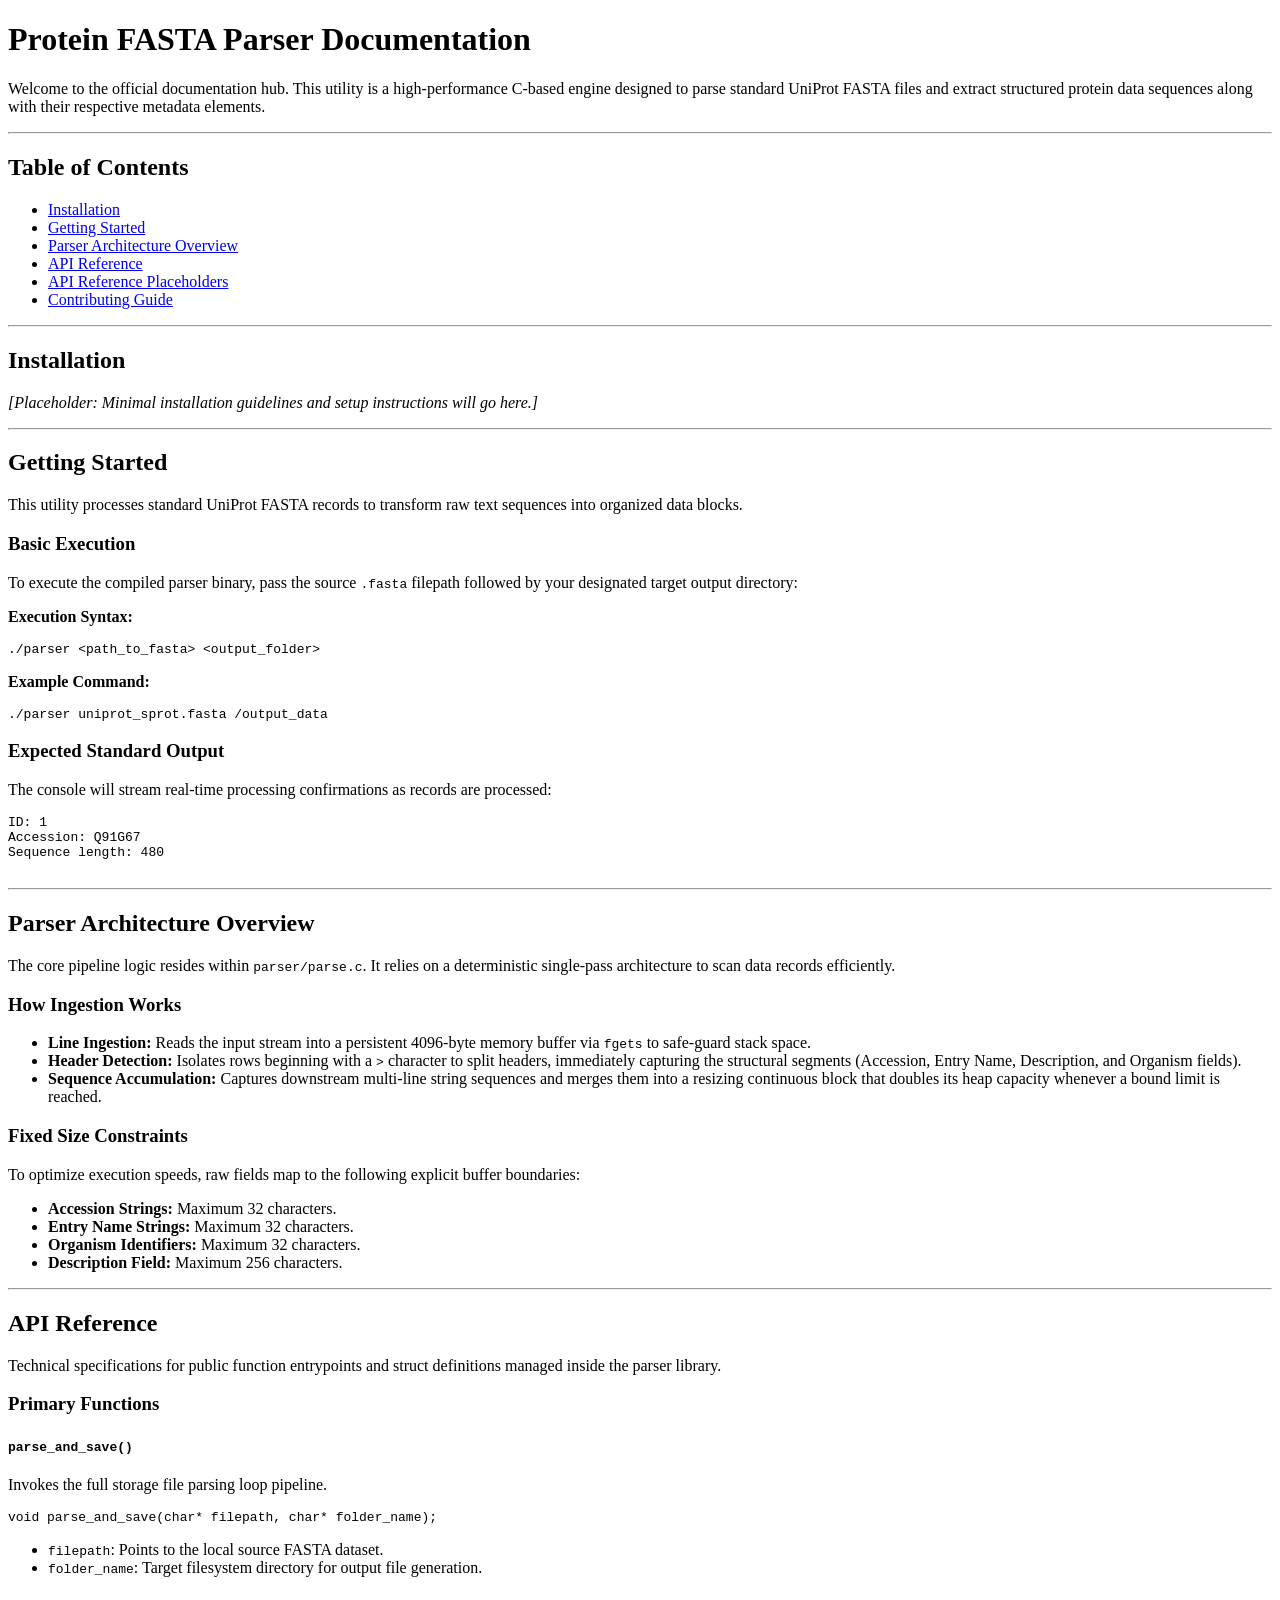
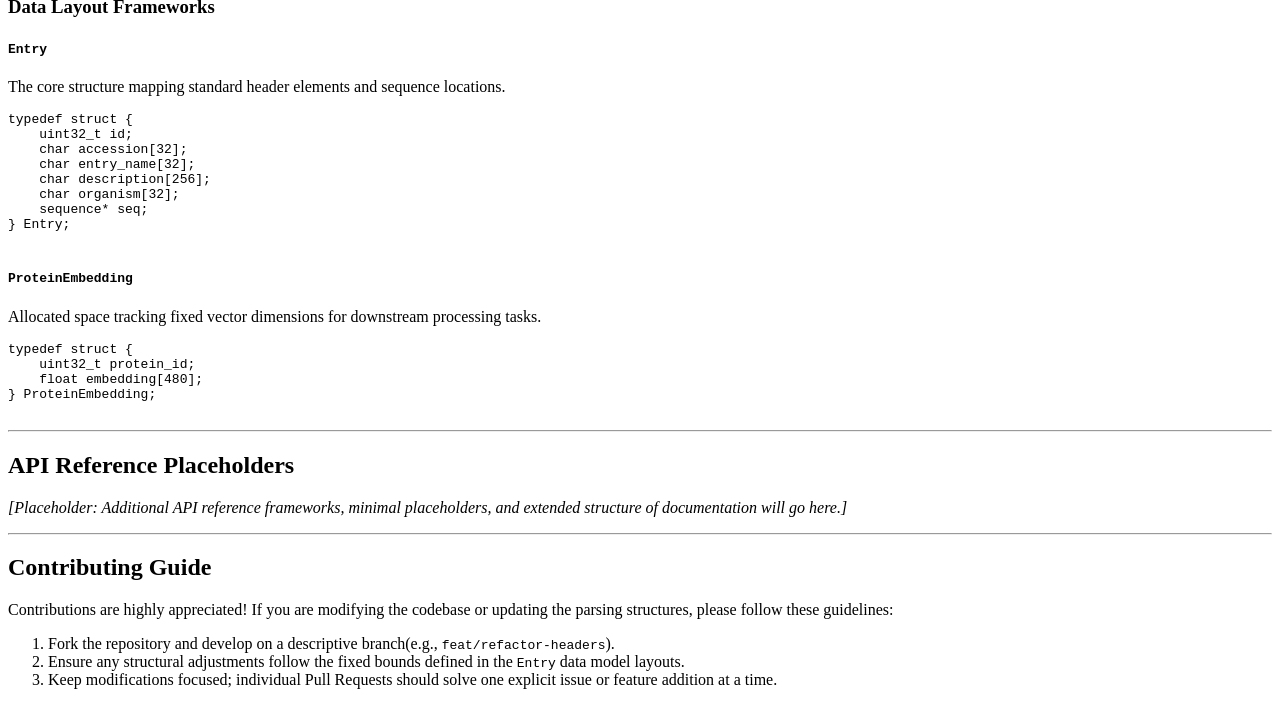
==== docs/index.html @ fc0b4ddb "Merge pull request #5 from Ibraevoo/main docs: Documentation for the parser (some AI assistance used" ====
<!DOCTYPE html>
<html lang="en">
<head>
    <meta charset="UTF-8">
    <meta name="viewport" content="width=device-width, initial-scale=1.0">
    <title>Protein FASTA Parser Documentation</title>
</head>
<body>

    <h1>Protein FASTA Parser Documentation</h1>
    <p>Welcome to the official documentation hub. This utility is a high-performance C-based engine designed to parse standard UniProt FASTA files and extract structured protein data sequences along with their respective metadata elements.</p>

    <hr>

    <h2>Table of Contents</h2>
    <ul>
        <li><a href="#installation">Installation</a></li>
        <li><a href="#getting-started">Getting Started</a></li>
        <li><a href="#parser-overview">Parser Architecture Overview</a></li>
        <li><a href="#api-reference">API Reference</a></li>
        <li><a href="#api-placeholders">API Reference Placeholders</a></li>
        <li><a href="#contributing">Contributing Guide</a></li>
    </ul>

    <hr>

    <div id="installation">
        <h2>Installation</h2>
        <p><em>[Placeholder: Minimal installation guidelines and setup instructions will go here.]</em></p>
    </div>

    <hr>

    <div id="getting-started">
        <h2>Getting Started</h2>
        <p>This utility processes standard UniProt FASTA records to transform raw text sequences into organized data blocks.</p>

        <h3>Basic Execution</h3>
        <p>To execute the compiled parser binary, pass the source <code>.fasta</code> filepath followed by your designated target output directory:</p>
        <p><strong>Execution Syntax:</strong></p>
        <pre>./parser &lt;path_to_fasta&gt; &lt;output_folder&gt;</pre>

        <p><strong>Example Command:</strong></p>
        <pre>./parser uniprot_sprot.fasta /output_data</pre>

        <h3>Expected Standard Output</h3>
        <p>The console will stream real-time processing confirmations as records are processed:</p>
        <pre>
ID: 1
Accession: Q91G67
Sequence length: 480
        </pre>
    </div>

    <hr>

    <div id="parser-overview">
        <h2>Parser Architecture Overview</h2>
        <p>The core pipeline logic resides within <code>parser/parse.c</code>. It relies on a deterministic single-pass architecture to scan data records efficiently.</p>

        <h3>How Ingestion Works</h3>
        <ul>
            <li><strong>Line Ingestion:</strong> Reads the input stream into a persistent 4096-byte memory buffer via <code>fgets</code> to safe-guard stack space.</li>
            <li><strong>Header Detection:</strong> Isolates rows beginning with a <code>&gt;</code> character to split headers, immediately capturing the structural segments (Accession, Entry Name, Description, and Organism fields).</li>
            <li><strong>Sequence Accumulation:</strong> Captures downstream multi-line string sequences and merges them into a resizing continuous block that doubles its heap capacity whenever a bound limit is reached.</li>
        </ul>

        <h3>Fixed Size Constraints</h3>
        <p>To optimize execution speeds, raw fields map to the following explicit buffer boundaries:</p>
        <ul>
            <li><strong>Accession Strings:</strong> Maximum 32 characters.</li>
            <li><strong>Entry Name Strings:</strong> Maximum 32 characters.</li>
            <li><strong>Organism Identifiers:</strong> Maximum 32 characters.</li>
            <li><strong>Description Field:</strong> Maximum 256 characters.</li>
        </ul>
    </div>

    <hr>

    <div id="api-reference">
        <h2>API Reference</h2>
        <p>Technical specifications for public function entrypoints and struct definitions managed inside the parser library.</p>

        <h3>Primary Functions</h3>
        <h4><code>parse_and_save()</code></h4>
        <p>Invokes the full storage file parsing loop pipeline.</p>
        <pre>void parse_and_save(char* filepath, char* folder_name);</pre>
        <ul>
            <li><code>filepath</code>: Points to the local source FASTA dataset.</li>
            <li><code>folder_name</code>: Target filesystem directory for output file generation.</li>
        </ul>

        <h3>Data Layout Frameworks</h3>
        <h4><code>Entry</code></h4>
        <p>The core structure mapping standard header elements and sequence locations.</p>
        <pre>
typedef struct {
    uint32_t id;
    char accession[32];
    char entry_name[32];
    char description[256];
    char organism[32];
    sequence* seq;
} Entry;
        </pre>

        <h4><code>ProteinEmbedding</code></h4>
        <p>Allocated space tracking fixed vector dimensions for downstream processing tasks.</p>
        <pre>
typedef struct {
    uint32_t protein_id;
    float embedding[480]; 
} ProteinEmbedding;
        </pre>
    </div>

    <hr>

    <div id="api-placeholders">
        <h2>API Reference Placeholders</h2>
        <p><em>[Placeholder: Additional API reference frameworks, minimal placeholders, and extended structure of documentation will go here.]</em></p>
    </div>

    <hr>

    <div id="contributing">
        <h2>Contributing Guide</h2>
        <p>Contributions are highly appreciated! If you are modifying the codebase or updating the parsing structures, please follow these guidelines:</p>
        <ol>
            <li>Fork the repository and develop on a descriptive branch(e.g., <code>feat/refactor-headers</code>).</li>
            <li>Ensure any structural adjustments follow the fixed bounds defined in the <code>Entry</code> data model layouts.</li>
            <li>Keep modifications focused; individual Pull Requests should solve one explicit issue or feature addition at a time.</li>
        </ol>
    </div>

</body>
</html>
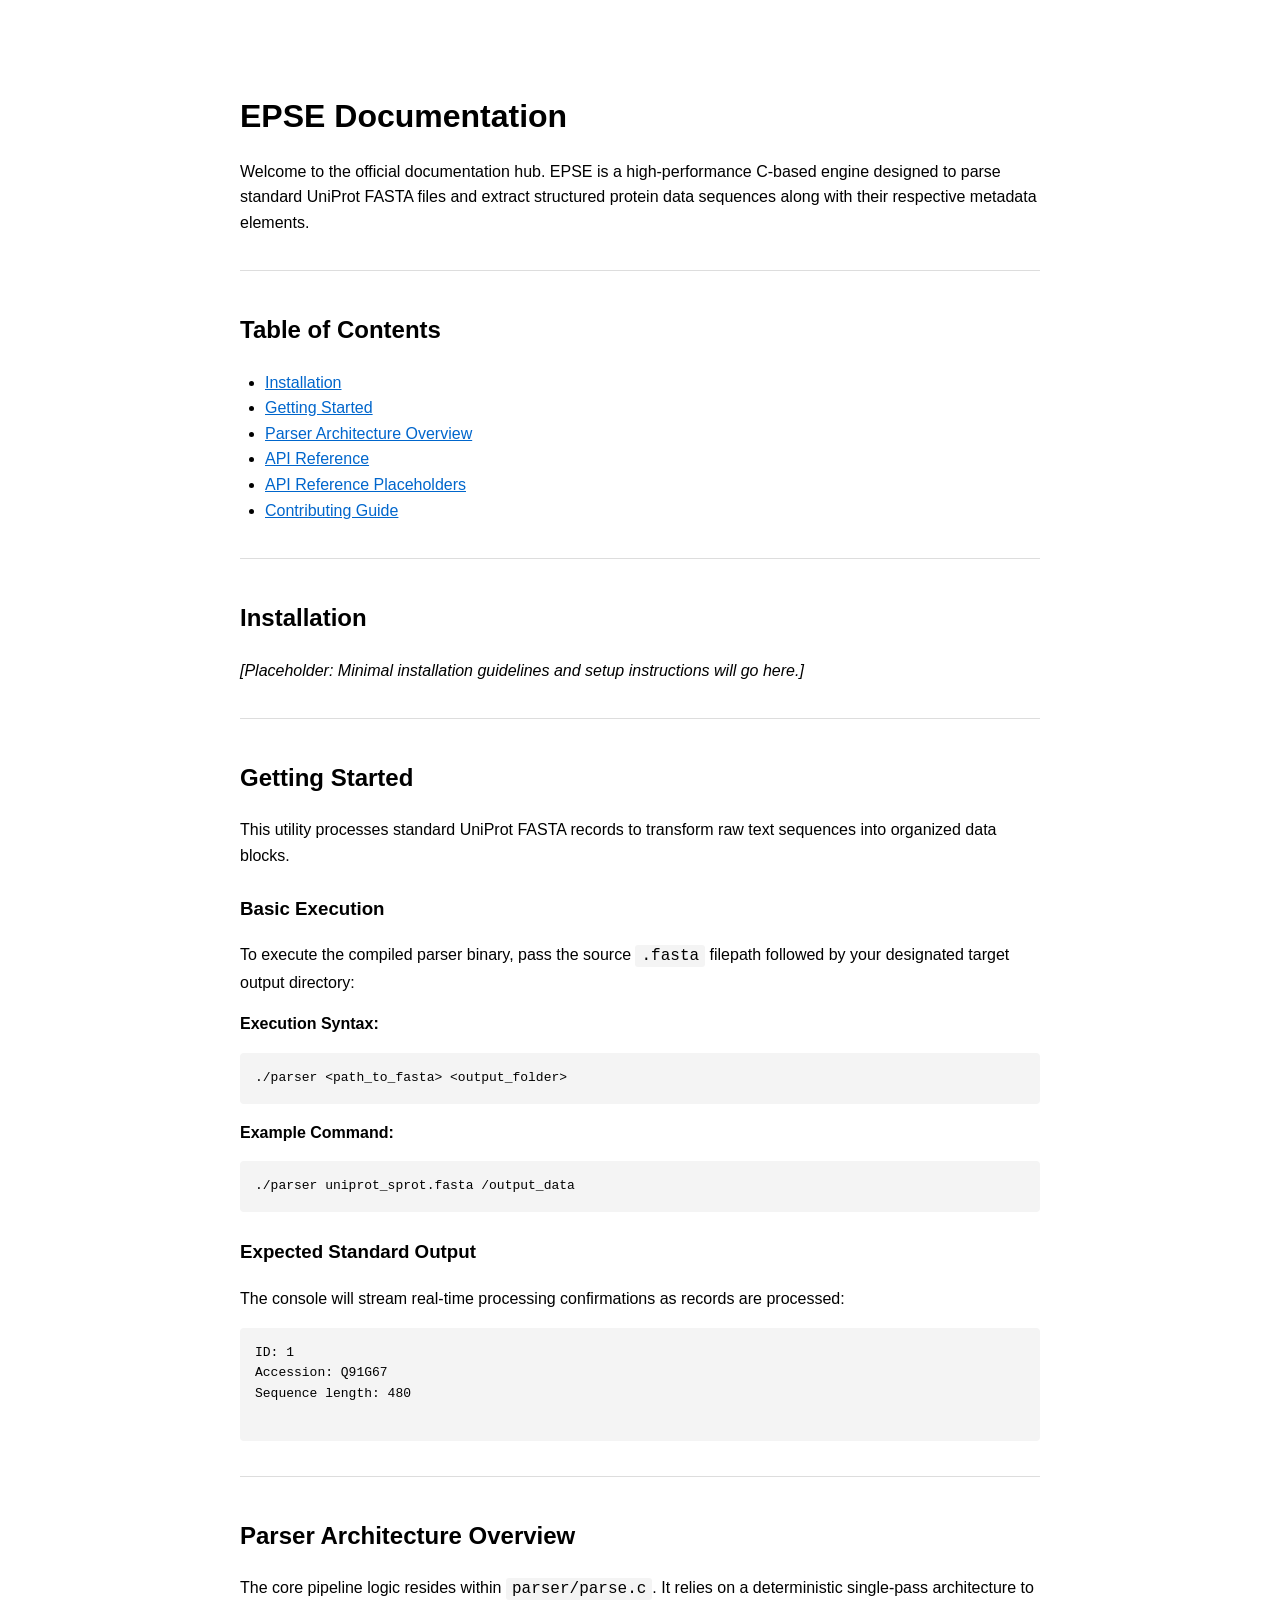
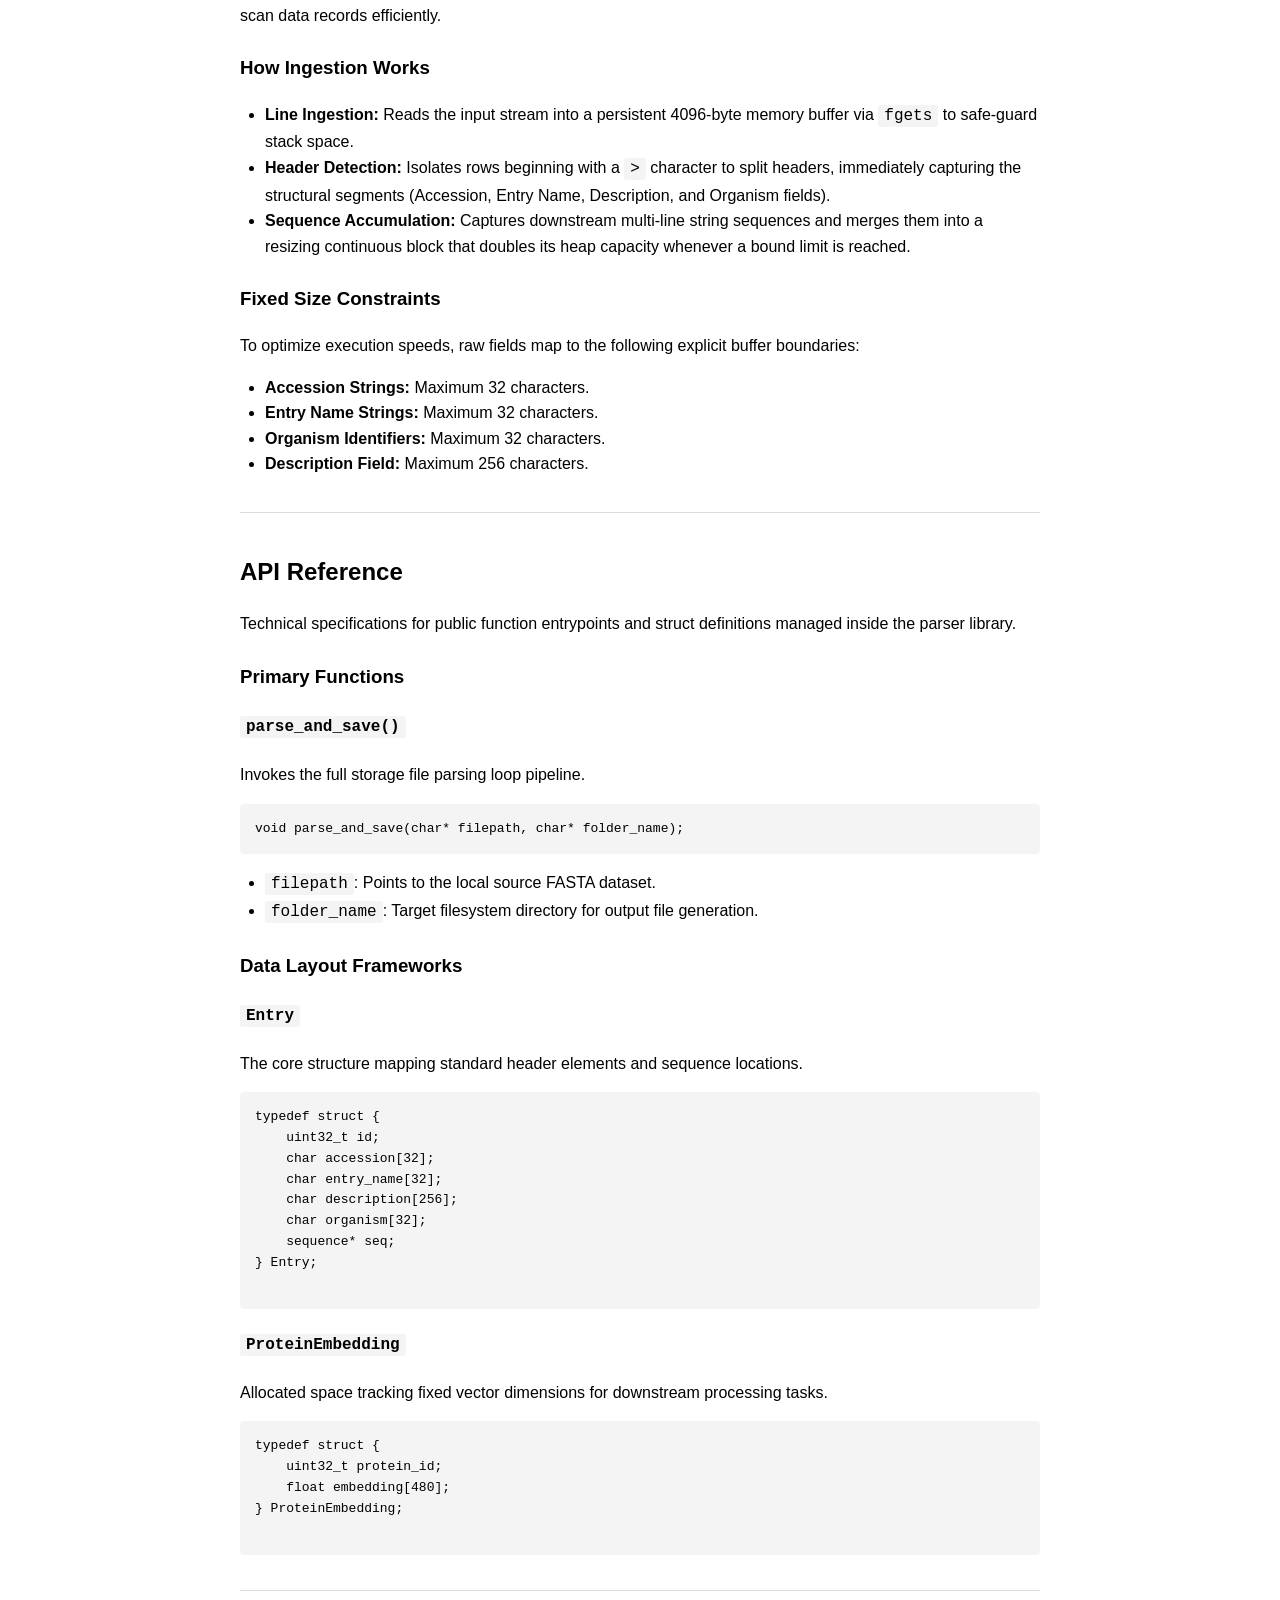
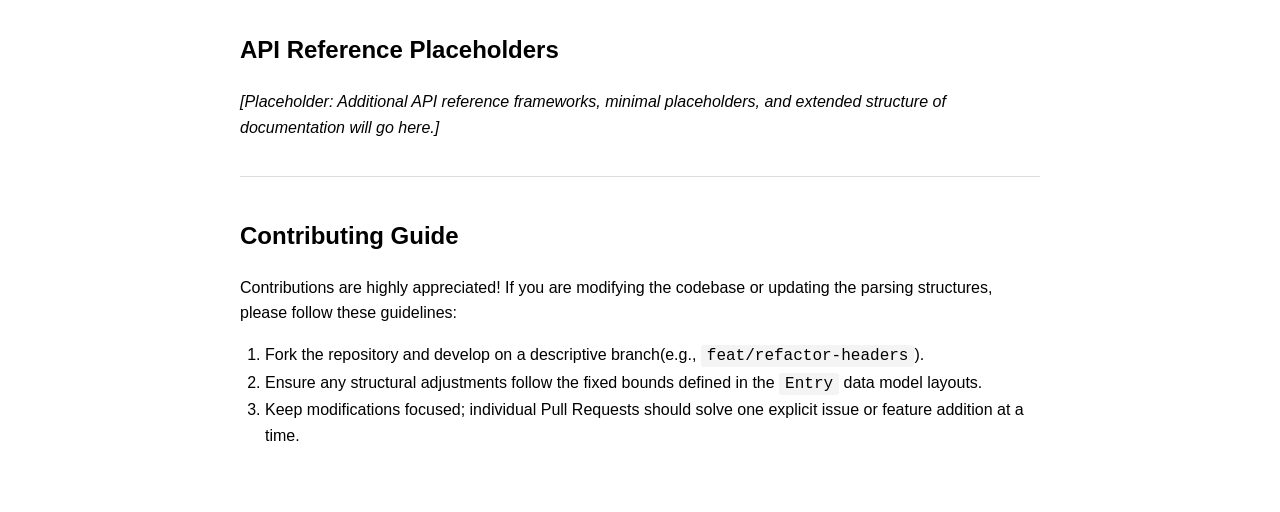
==== commit 8260d3cd: "Redesigned to match landing page design" ====
--- a/docs/index.html
+++ b/docs/index.html
@@ -3,12 +3,74 @@
 <head>
     <meta charset="UTF-8">
     <meta name="viewport" content="width=device-width, initial-scale=1.0">
-    <title>Protein FASTA Parser Documentation</title>
-</head>
-<body>
+    <title>EPSE Documentation</title>
 
-    <h1>Protein FASTA Parser Documentation</h1>
-    <p>Welcome to the official documentation hub. This utility is a high-performance C-based engine designed to parse standard UniProt FASTA files and extract structured protein data sequences along with their respective metadata elements.</p>
+    <style>
+        body {
+            max-width: 800px;
+            margin: 50px auto;
+            padding: 20px;
+            font-family: Arial, sans-serif;
+            line-height: 1.6;
+        }
+
+        h1 {
+            margin-bottom: 0;
+        }
+
+        h2 {
+            margin-top: 40px;
+        }
+
+        h3 {
+            margin-top: 25px;
+        }
+
+        .subtitle {
+            color: #666;
+            margin-top: 5px;
+        }
+
+        code {
+            background: #f4f4f4;
+            padding: 2px 6px;
+            border-radius: 3px;
+            font-family: Consolas, monospace;
+        }
+
+        pre {
+            background: #f4f4f4;
+            padding: 15px;
+            overflow-x: auto;
+            border-radius: 4px;
+        }
+
+        a {
+            color: #0066cc;
+        }
+
+        ul, ol {
+            padding-left: 25px;
+        }
+
+        hr {
+            border: none;
+            border-top: 1px solid #ddd;
+            margin: 35px 0;
+        }
+
+        .toc ul {
+            margin-top: 10px;
+        }
+
+        .section {
+            margin-top: 40px;
+        }
+    </style>
+</head><body>
+
+    <h1>EPSE Documentation</h1>
+    <p>Welcome to the official documentation hub. EPSE is a high-performance C-based engine designed to parse standard UniProt FASTA files and extract structured protein data sequences along with their respective metadata elements.</p>
 
     <hr>
 
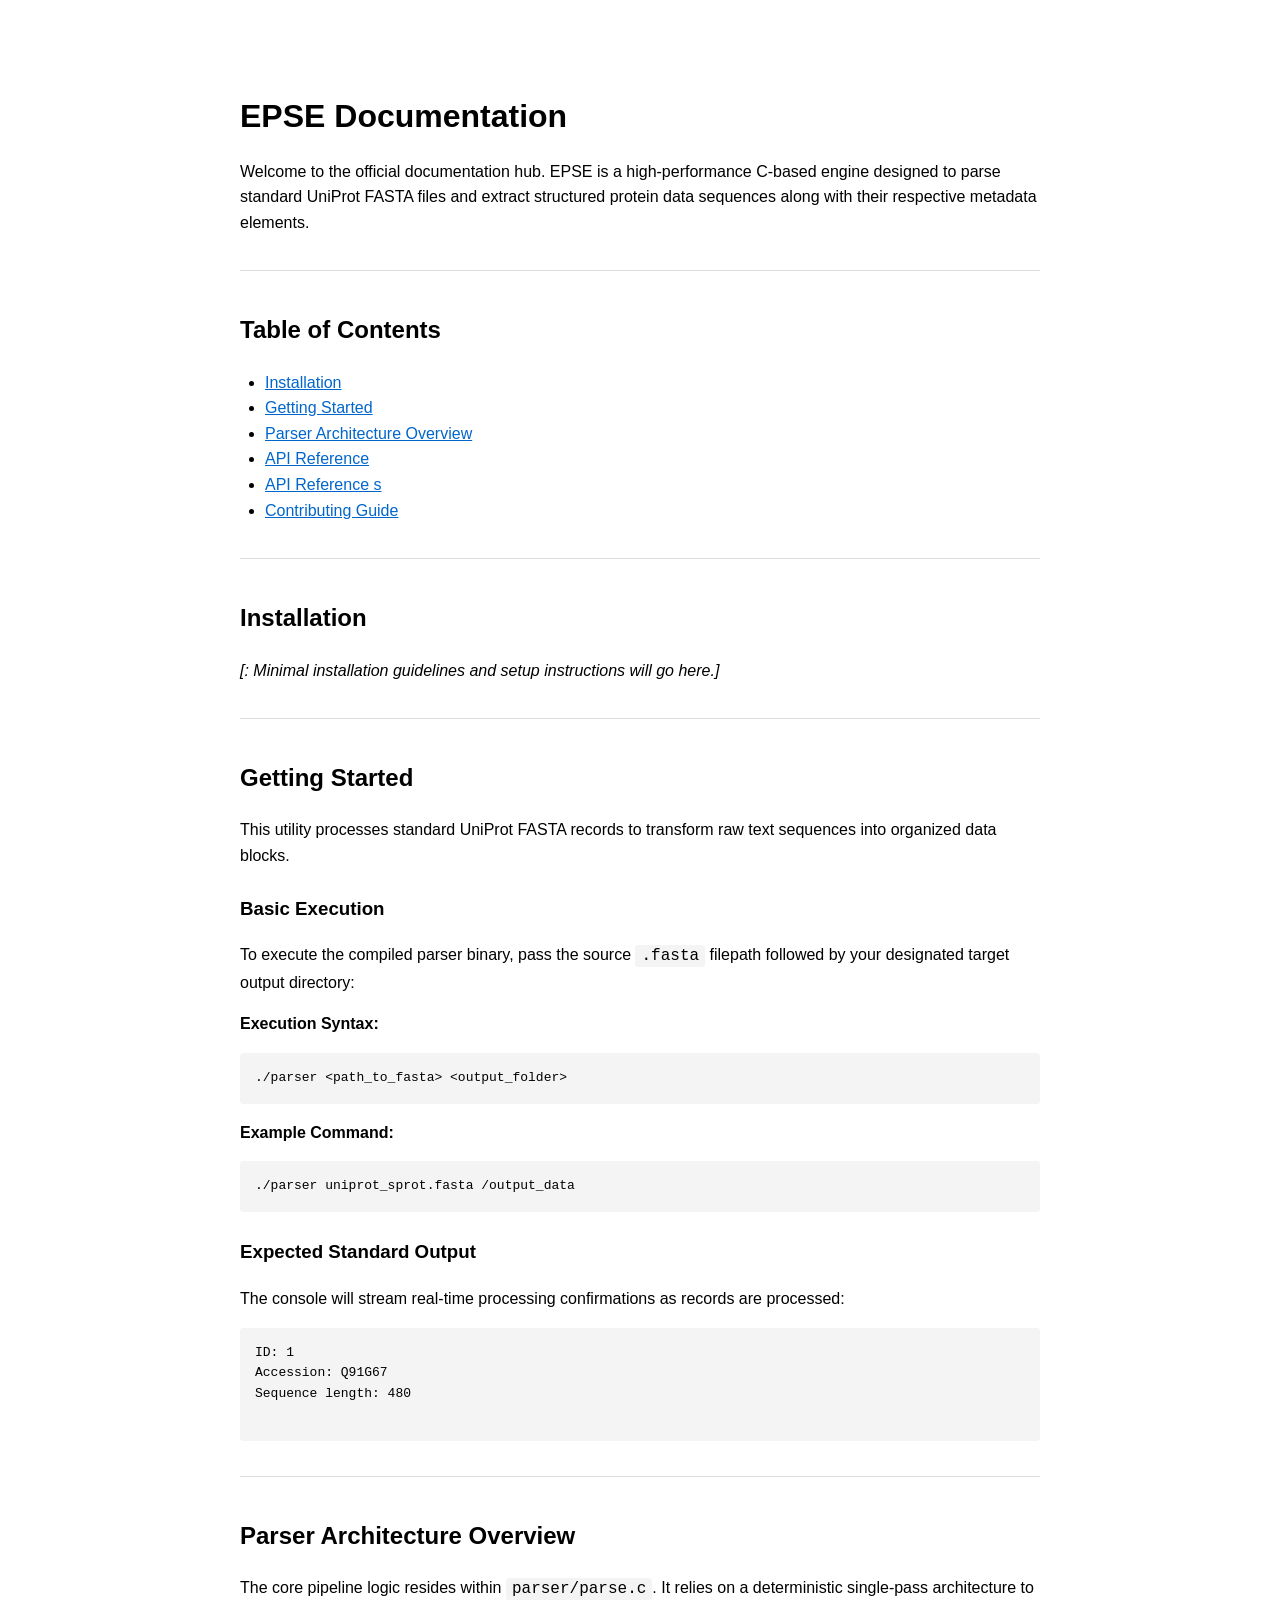
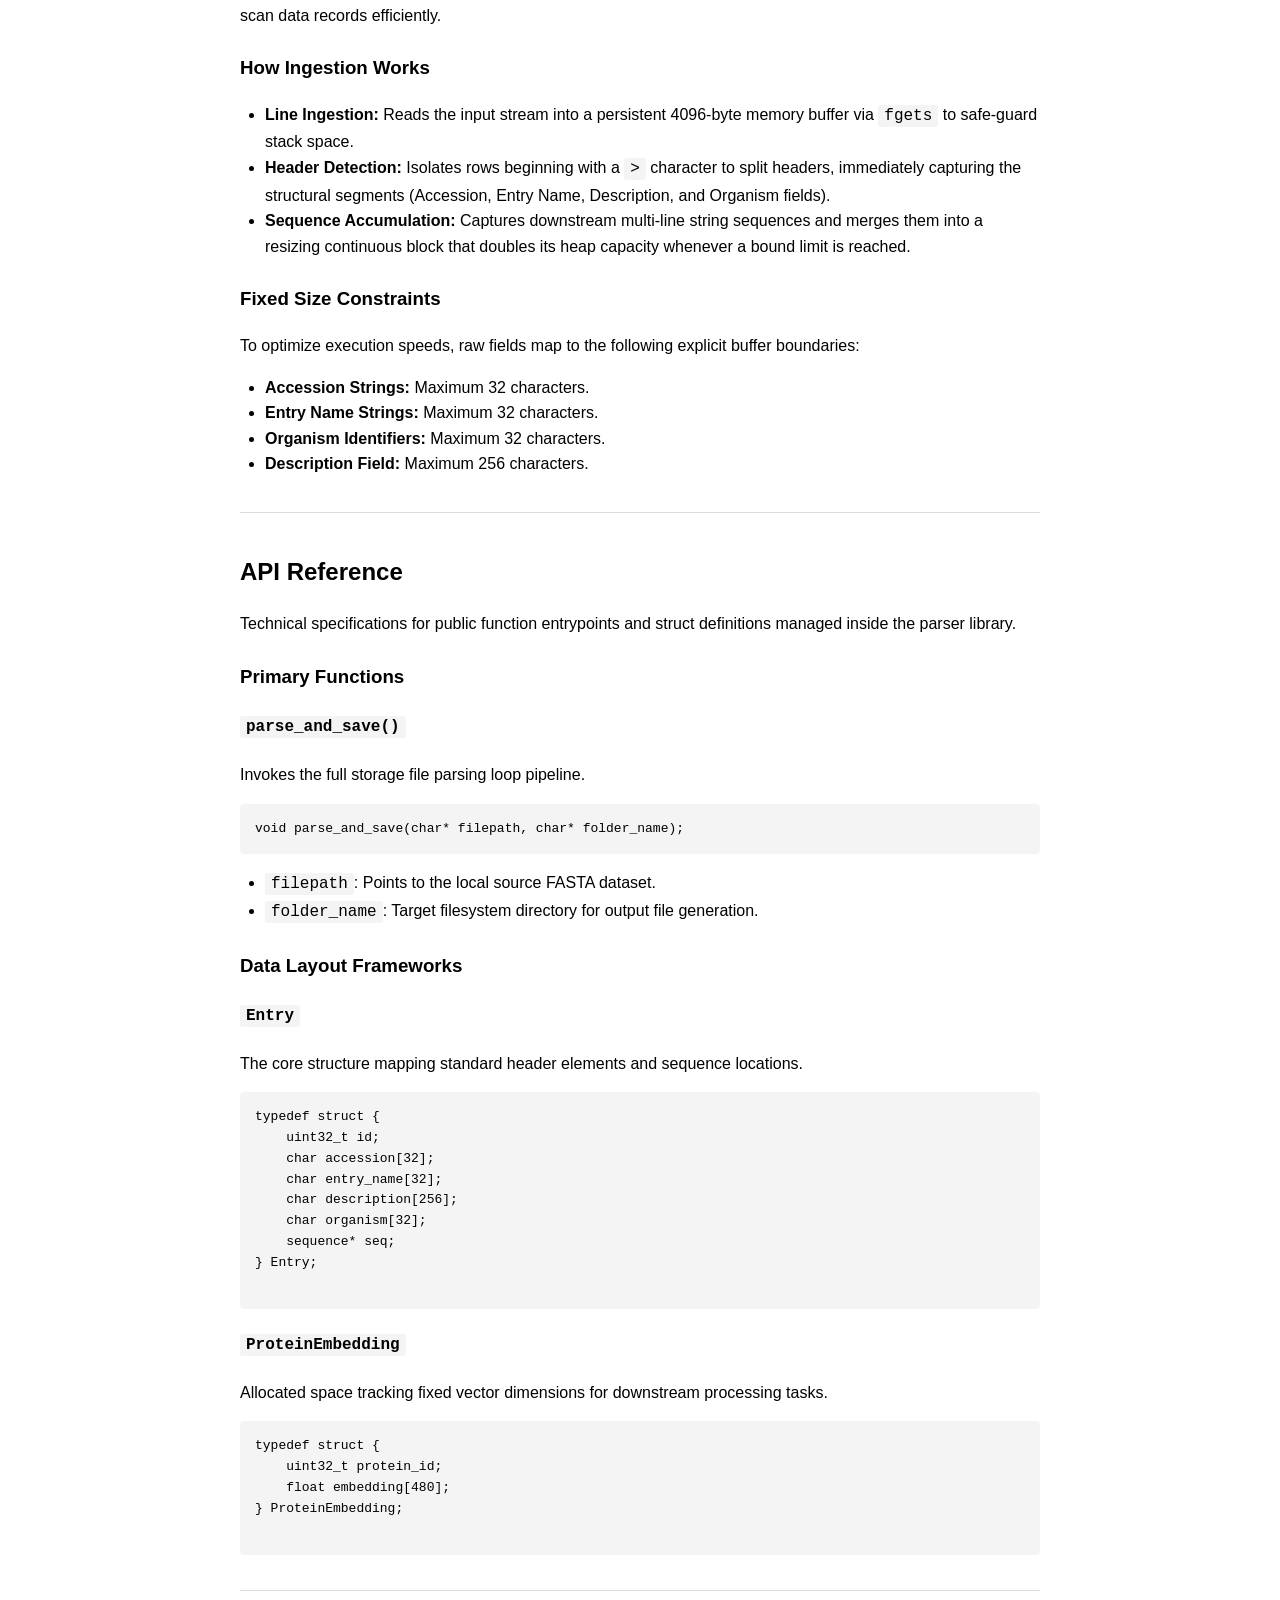
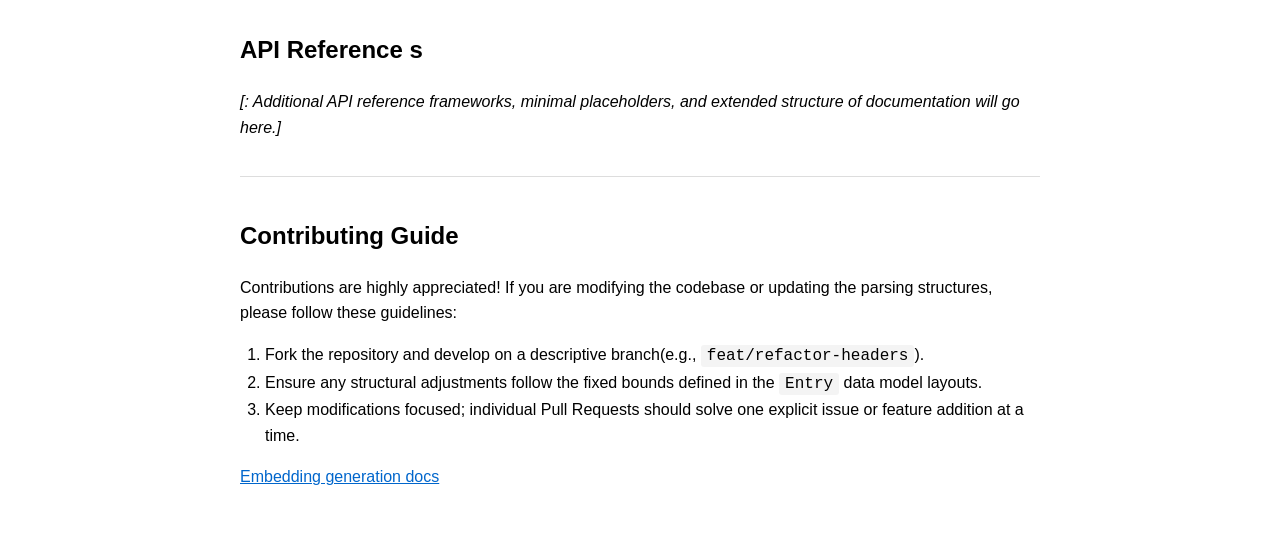
==== commit d1921907: "fix: docs: remove placeholders and add parser.html embedding docs - docs\index.html: strip placehold" ====
--- a/docs/index.html
+++ b/docs/index.html
@@ -80,7 +80,7 @@
         <li><a href="#getting-started">Getting Started</a></li>
         <li><a href="#parser-overview">Parser Architecture Overview</a></li>
         <li><a href="#api-reference">API Reference</a></li>
-        <li><a href="#api-placeholders">API Reference Placeholders</a></li>
+        <li><a href="#api-placeholders">API Reference s</a></li>
         <li><a href="#contributing">Contributing Guide</a></li>
     </ul>
 
@@ -88,7 +88,7 @@
 
     <div id="installation">
         <h2>Installation</h2>
-        <p><em>[Placeholder: Minimal installation guidelines and setup instructions will go here.]</em></p>
+        <p><em>[: Minimal installation guidelines and setup instructions will go here.]</em></p>
     </div>
 
     <hr>
@@ -179,8 +179,8 @@
     <hr>
 
     <div id="api-placeholders">
-        <h2>API Reference Placeholders</h2>
-        <p><em>[Placeholder: Additional API reference frameworks, minimal placeholders, and extended structure of documentation will go here.]</em></p>
+        <h2>API Reference s</h2>
+        <p><em>[: Additional API reference frameworks, minimal placeholders, and extended structure of documentation will go here.]</em></p>
     </div>
 
     <hr>
@@ -195,5 +195,6 @@
         </ol>
     </div>
 
+<p><a href="parser.html">Embedding generation docs</a></p>
 </body>
 </html>
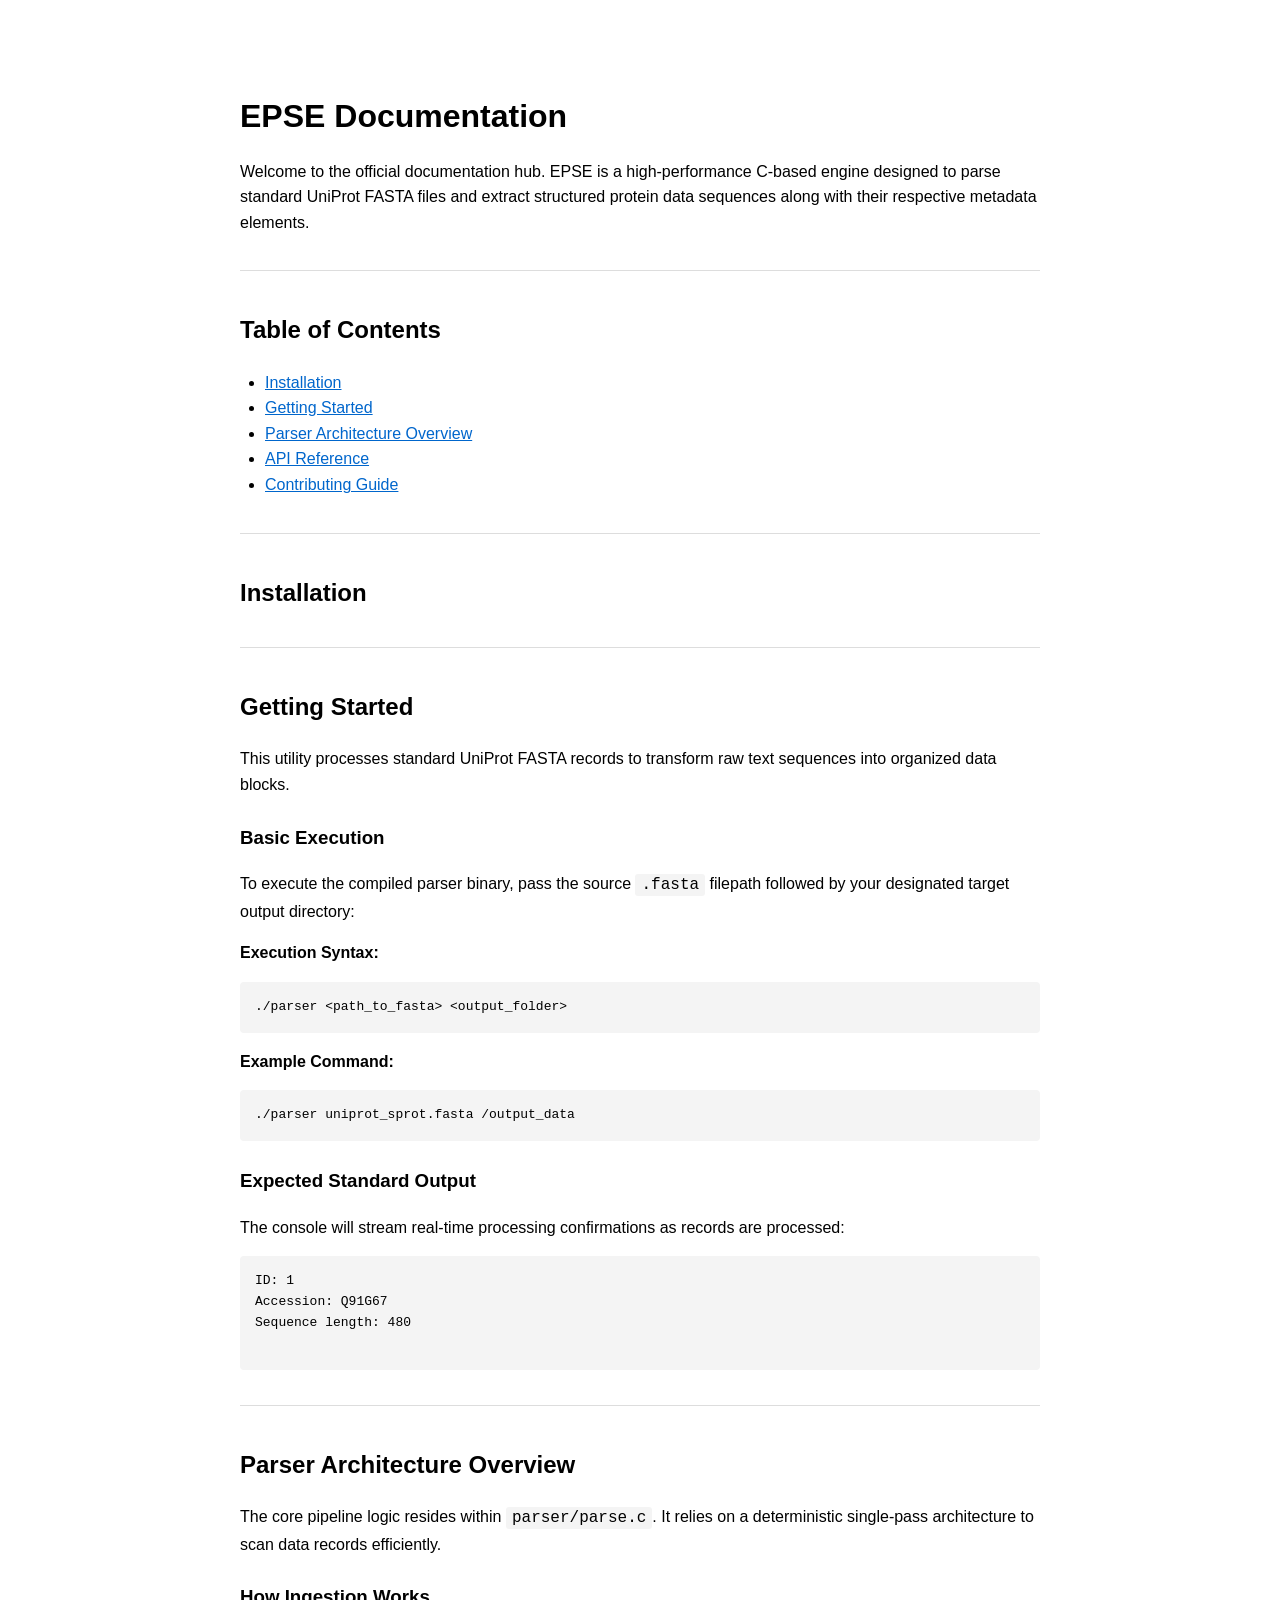
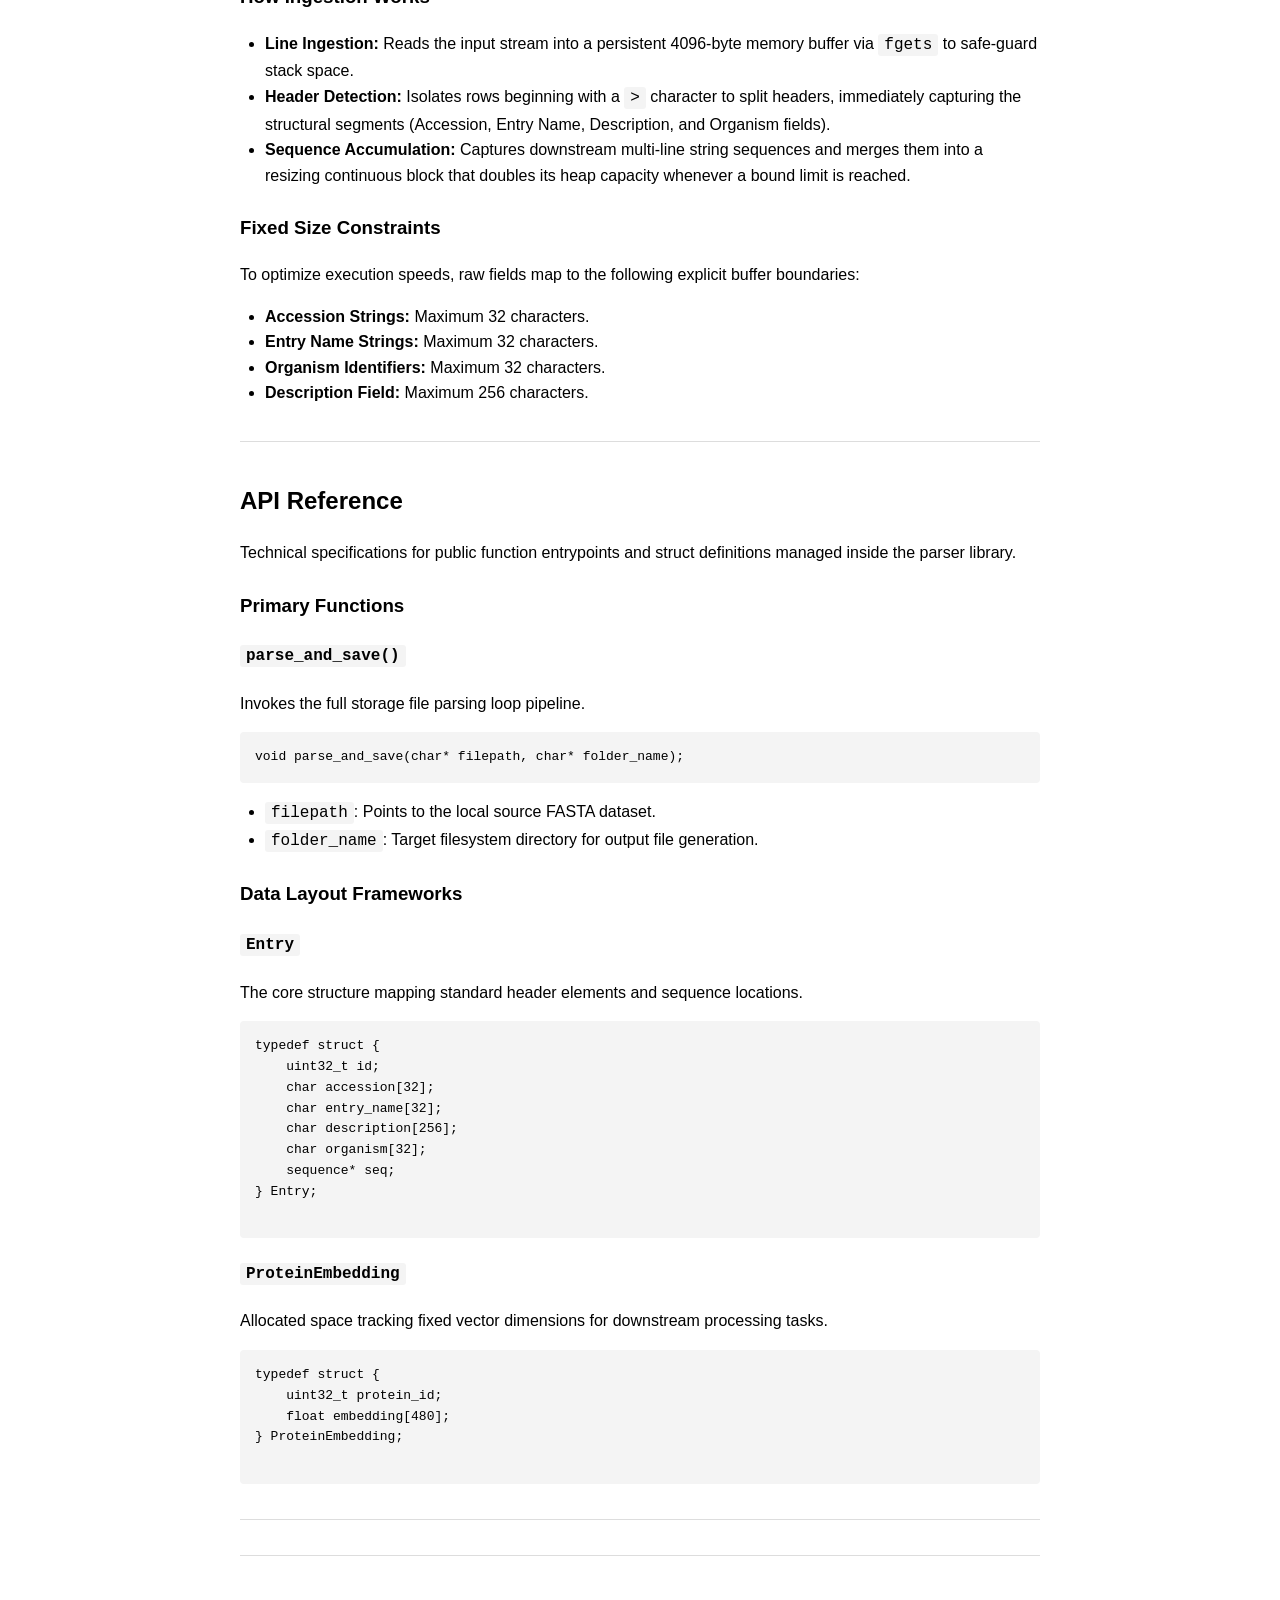
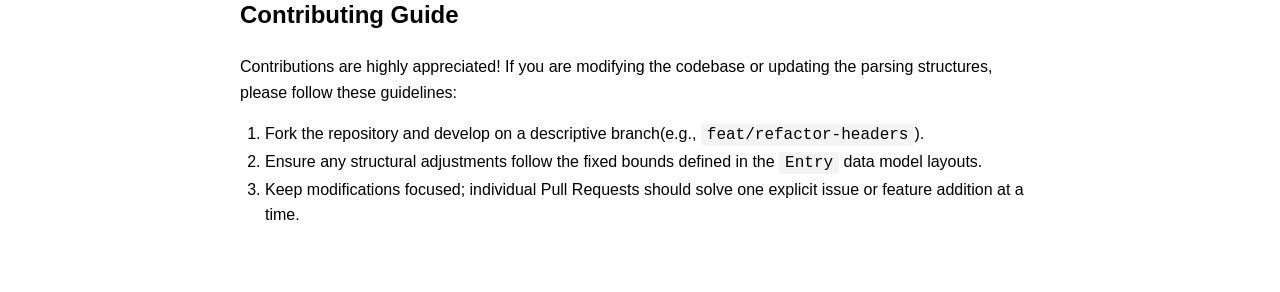
==== commit c44fd90d: "Remove API Reference Placeholders from documentation Removed API Reference Placeholders section and " ====
--- a/docs/index.html
+++ b/docs/index.html
@@ -80,7 +80,7 @@
         <li><a href="#getting-started">Getting Started</a></li>
         <li><a href="#parser-overview">Parser Architecture Overview</a></li>
         <li><a href="#api-reference">API Reference</a></li>
-        <li><a href="#api-placeholders">API Reference s</a></li>
+
         <li><a href="#contributing">Contributing Guide</a></li>
     </ul>
 
@@ -88,7 +88,7 @@
 
     <div id="installation">
         <h2>Installation</h2>
-        <p><em>[: Minimal installation guidelines and setup instructions will go here.]</em></p>
+    
     </div>
 
     <hr>
@@ -178,10 +178,7 @@
 
     <hr>
 
-    <div id="api-placeholders">
-        <h2>API Reference s</h2>
-        <p><em>[: Additional API reference frameworks, minimal placeholders, and extended structure of documentation will go here.]</em></p>
-    </div>
+
 
     <hr>
 
@@ -195,6 +192,5 @@
         </ol>
     </div>
 
-<p><a href="parser.html">Embedding generation docs</a></p>
 </body>
 </html>
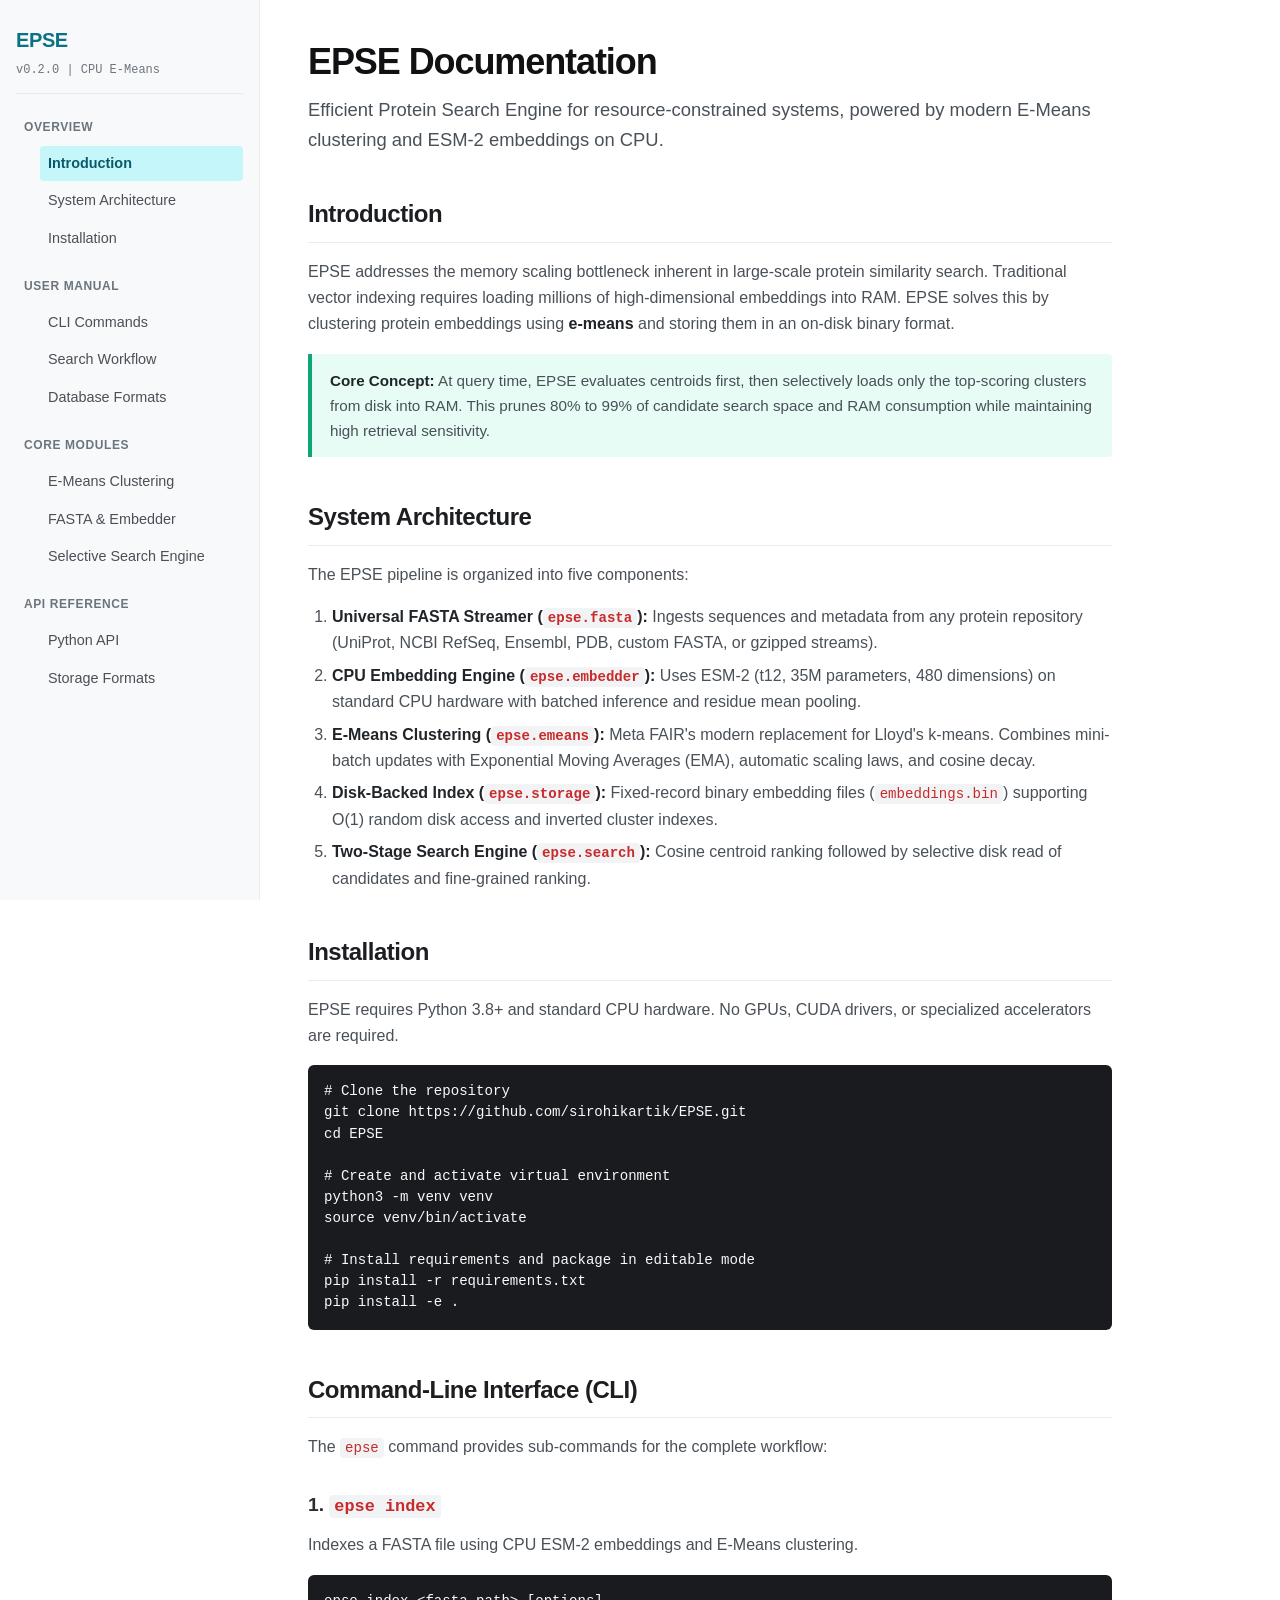
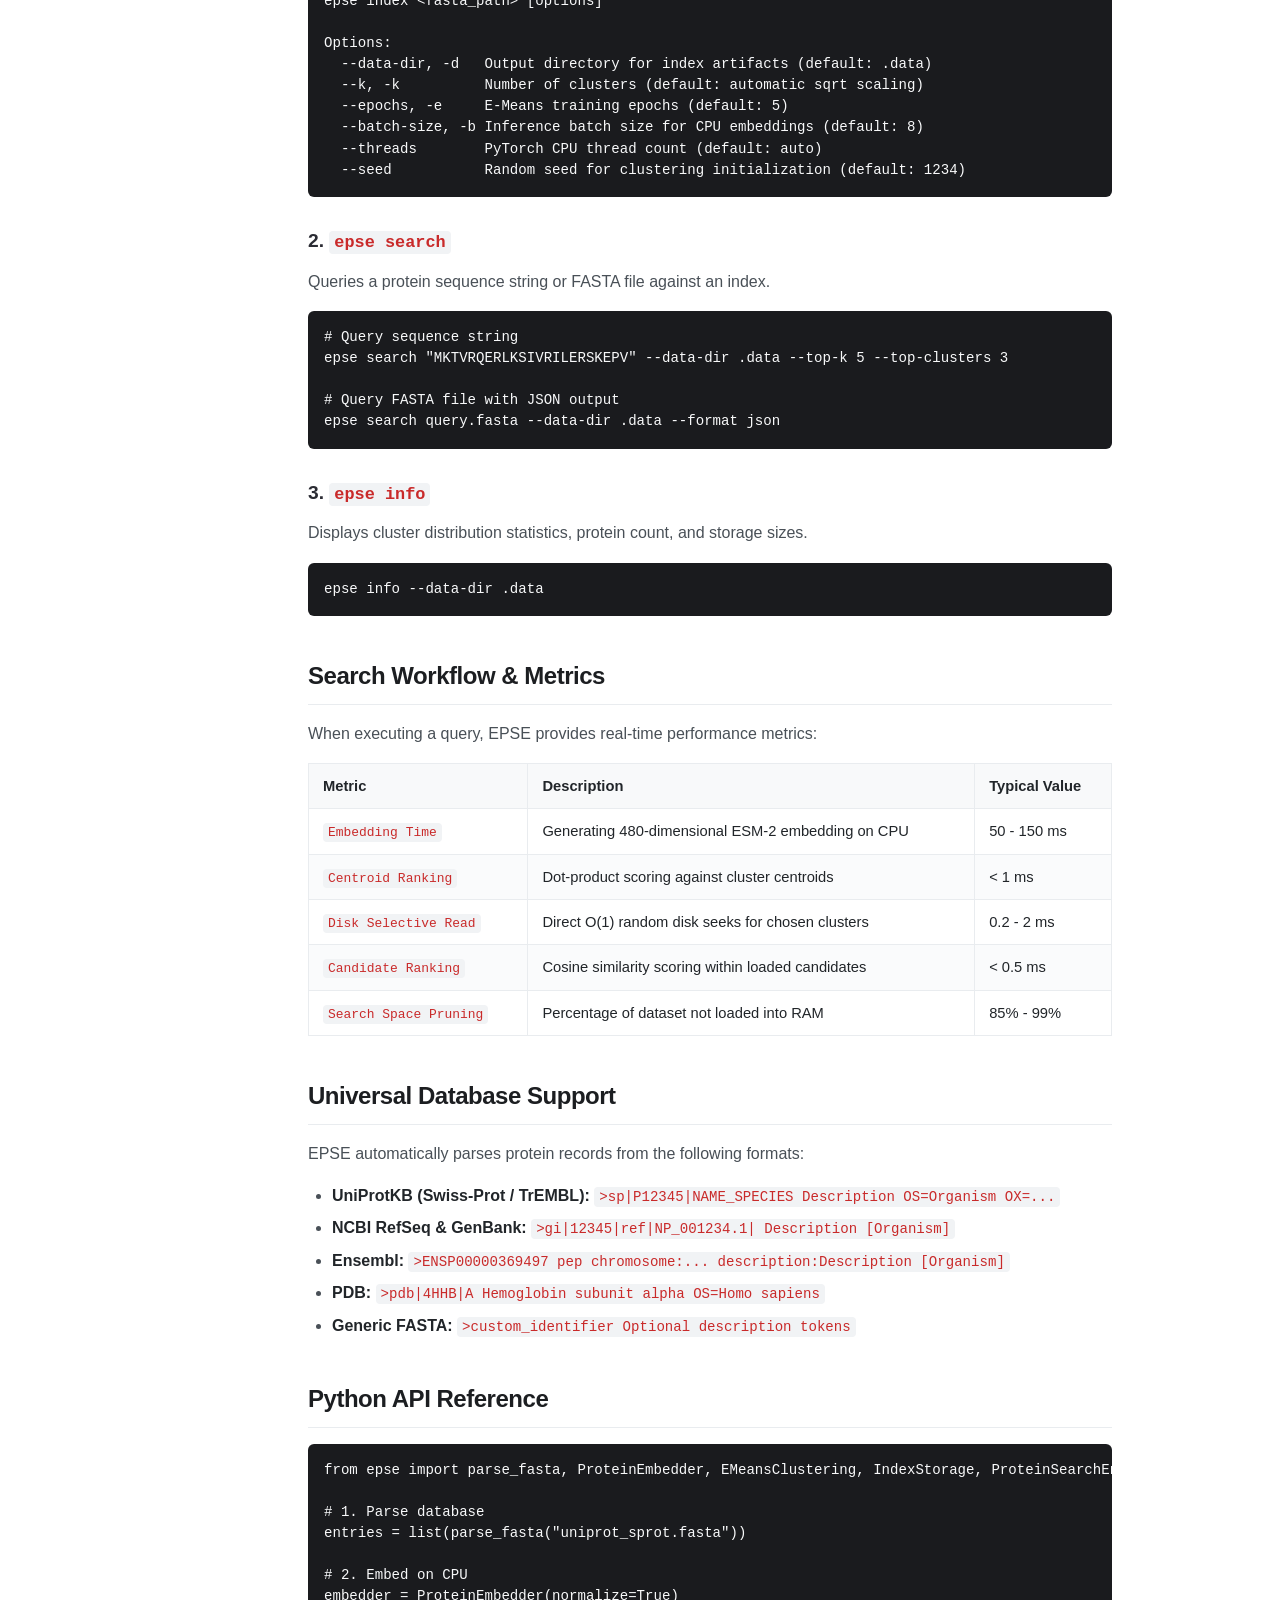
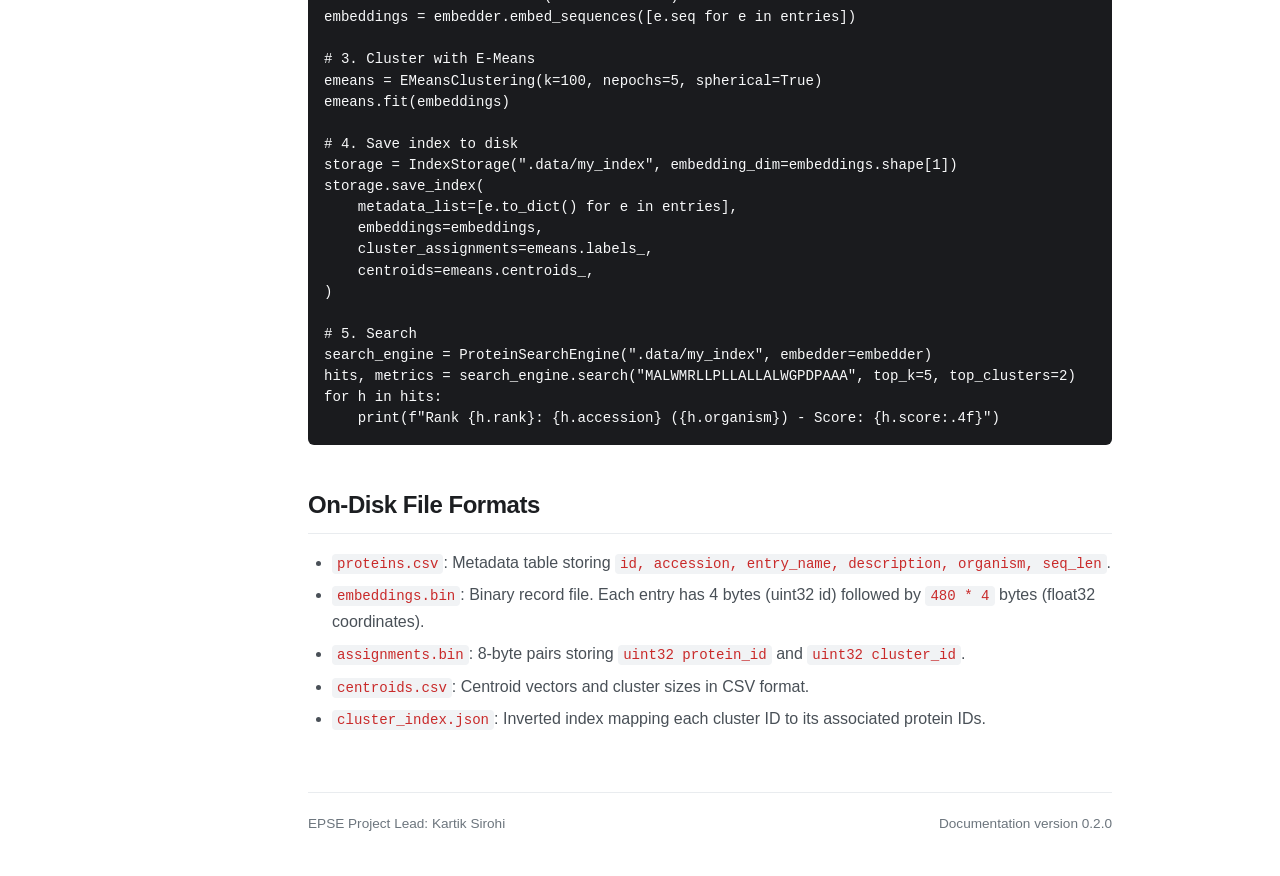
==== commit e73a19c4: "docs: refresh EPSE technical guides" ====
--- a/docs/index.html
+++ b/docs/index.html
@@ -3,194 +3,222 @@
 <head>
     <meta charset="UTF-8">
     <meta name="viewport" content="width=device-width, initial-scale=1.0">
-    <title>EPSE Documentation</title>
-
-    <style>
-        body {
-            max-width: 800px;
-            margin: 50px auto;
-            padding: 20px;
-            font-family: Arial, sans-serif;
-            line-height: 1.6;
-        }
-
-        h1 {
-            margin-bottom: 0;
-        }
-
-        h2 {
-            margin-top: 40px;
-        }
-
-        h3 {
-            margin-top: 25px;
-        }
-
-        .subtitle {
-            color: #666;
-            margin-top: 5px;
-        }
-
-        code {
-            background: #f4f4f4;
-            padding: 2px 6px;
-            border-radius: 3px;
-            font-family: Consolas, monospace;
-        }
-
-        pre {
-            background: #f4f4f4;
-            padding: 15px;
-            overflow-x: auto;
-            border-radius: 4px;
-        }
-
-        a {
-            color: #0066cc;
-        }
-
-        ul, ol {
-            padding-left: 25px;
-        }
-
-        hr {
-            border: none;
-            border-top: 1px solid #ddd;
-            margin: 35px 0;
-        }
-
-        .toc ul {
-            margin-top: 10px;
-        }
-
-        .section {
-            margin-top: 40px;
-        }
-    </style>
-</head><body>
-
-    <h1>EPSE Documentation</h1>
-    <p>Welcome to the official documentation hub. EPSE is a high-performance C-based engine designed to parse standard UniProt FASTA files and extract structured protein data sequences along with their respective metadata elements.</p>
-
-    <hr>
-
-    <h2>Table of Contents</h2>
-    <ul>
-        <li><a href="#installation">Installation</a></li>
-        <li><a href="#getting-started">Getting Started</a></li>
-        <li><a href="#parser-overview">Parser Architecture Overview</a></li>
-        <li><a href="#api-reference">API Reference</a></li>
-
-        <li><a href="#contributing">Contributing Guide</a></li>
-    </ul>
-
-    <hr>
-
-    <div id="installation">
-        <h2>Installation</h2>
-    
-    </div>
-
-    <hr>
-
-    <div id="getting-started">
-        <h2>Getting Started</h2>
-        <p>This utility processes standard UniProt FASTA records to transform raw text sequences into organized data blocks.</p>
-
-        <h3>Basic Execution</h3>
-        <p>To execute the compiled parser binary, pass the source <code>.fasta</code> filepath followed by your designated target output directory:</p>
-        <p><strong>Execution Syntax:</strong></p>
-        <pre>./parser &lt;path_to_fasta&gt; &lt;output_folder&gt;</pre>
-
-        <p><strong>Example Command:</strong></p>
-        <pre>./parser uniprot_sprot.fasta /output_data</pre>
-
-        <h3>Expected Standard Output</h3>
-        <p>The console will stream real-time processing confirmations as records are processed:</p>
-        <pre>
-ID: 1
-Accession: Q91G67
-Sequence length: 480
-        </pre>
-    </div>
-
-    <hr>
-
-    <div id="parser-overview">
-        <h2>Parser Architecture Overview</h2>
-        <p>The core pipeline logic resides within <code>parser/parse.c</code>. It relies on a deterministic single-pass architecture to scan data records efficiently.</p>
-
-        <h3>How Ingestion Works</h3>
-        <ul>
-            <li><strong>Line Ingestion:</strong> Reads the input stream into a persistent 4096-byte memory buffer via <code>fgets</code> to safe-guard stack space.</li>
-            <li><strong>Header Detection:</strong> Isolates rows beginning with a <code>&gt;</code> character to split headers, immediately capturing the structural segments (Accession, Entry Name, Description, and Organism fields).</li>
-            <li><strong>Sequence Accumulation:</strong> Captures downstream multi-line string sequences and merges them into a resizing continuous block that doubles its heap capacity whenever a bound limit is reached.</li>
-        </ul>
-
-        <h3>Fixed Size Constraints</h3>
-        <p>To optimize execution speeds, raw fields map to the following explicit buffer boundaries:</p>
-        <ul>
-            <li><strong>Accession Strings:</strong> Maximum 32 characters.</li>
-            <li><strong>Entry Name Strings:</strong> Maximum 32 characters.</li>
-            <li><strong>Organism Identifiers:</strong> Maximum 32 characters.</li>
-            <li><strong>Description Field:</strong> Maximum 256 characters.</li>
-        </ul>
-    </div>
-
-    <hr>
-
-    <div id="api-reference">
-        <h2>API Reference</h2>
-        <p>Technical specifications for public function entrypoints and struct definitions managed inside the parser library.</p>
-
-        <h3>Primary Functions</h3>
-        <h4><code>parse_and_save()</code></h4>
-        <p>Invokes the full storage file parsing loop pipeline.</p>
-        <pre>void parse_and_save(char* filepath, char* folder_name);</pre>
-        <ul>
-            <li><code>filepath</code>: Points to the local source FASTA dataset.</li>
-            <li><code>folder_name</code>: Target filesystem directory for output file generation.</li>
-        </ul>
-
-        <h3>Data Layout Frameworks</h3>
-        <h4><code>Entry</code></h4>
-        <p>The core structure mapping standard header elements and sequence locations.</p>
-        <pre>
-typedef struct {
-    uint32_t id;
-    char accession[32];
-    char entry_name[32];
-    char description[256];
-    char organism[32];
-    sequence* seq;
-} Entry;
-        </pre>
-
-        <h4><code>ProteinEmbedding</code></h4>
-        <p>Allocated space tracking fixed vector dimensions for downstream processing tasks.</p>
-        <pre>
-typedef struct {
-    uint32_t protein_id;
-    float embedding[480]; 
-} ProteinEmbedding;
-        </pre>
-    </div>
-
-    <hr>
-
-
-
-    <hr>
-
-    <div id="contributing">
-        <h2>Contributing Guide</h2>
-        <p>Contributions are highly appreciated! If you are modifying the codebase or updating the parsing structures, please follow these guidelines:</p>
-        <ol>
-            <li>Fork the repository and develop on a descriptive branch(e.g., <code>feat/refactor-headers</code>).</li>
-            <li>Ensure any structural adjustments follow the fixed bounds defined in the <code>Entry</code> data model layouts.</li>
-            <li>Keep modifications focused; individual Pull Requests should solve one explicit issue or feature addition at a time.</li>
-        </ol>
-    </div>
-
+    <title>EPSE Documentation | Efficient Protein Search Engine</title>
+    <link rel="stylesheet" href="style.css">
+</head>
+<body>
+    <nav class="sidebar">
+        <div class="sidebar-header">
+            <a href="index.html" class="sidebar-title">EPSE</a>
+            <div class="sidebar-version">v0.2.0 | CPU E-Means</div>
+        </div>
+
+        <div class="nav-group">
+            <div class="nav-heading">Overview</div>
+            <ul class="nav-list">
+                <li class="nav-item"><a href="#introduction" class="nav-link active">Introduction</a></li>
+                <li class="nav-item"><a href="#architecture" class="nav-link">System Architecture</a></li>
+                <li class="nav-item"><a href="#installation" class="nav-link">Installation</a></li>
+            </ul>
+        </div>
+
+        <div class="nav-group">
+            <div class="nav-heading">User Manual</div>
+            <ul class="nav-list">
+                <li class="nav-item"><a href="#cli-guide" class="nav-link">CLI Commands</a></li>
+                <li class="nav-item"><a href="#search-workflow" class="nav-link">Search Workflow</a></li>
+                <li class="nav-item"><a href="#database-support" class="nav-link">Database Formats</a></li>
+            </ul>
+        </div>
+
+        <div class="nav-group">
+            <div class="nav-heading">Core Modules</div>
+            <ul class="nav-list">
+                <li class="nav-item"><a href="emeans.html" class="nav-link">E-Means Clustering</a></li>
+                <li class="nav-item"><a href="parser.html" class="nav-link">FASTA & Embedder</a></li>
+                <li class="nav-item"><a href="search.html" class="nav-link">Selective Search Engine</a></li>
+            </ul>
+        </div>
+
+        <div class="nav-group">
+            <div class="nav-heading">API Reference</div>
+            <ul class="nav-list">
+                <li class="nav-item"><a href="#python-api" class="nav-link">Python API</a></li>
+                <li class="nav-item"><a href="#file-formats" class="nav-link">Storage Formats</a></li>
+            </ul>
+        </div>
+    </nav>
+
+    <main class="main-content">
+        <header>
+            <h1>EPSE Documentation</h1>
+            <p class="lead">Efficient Protein Search Engine for resource-constrained systems, powered by modern E-Means clustering and ESM-2 embeddings on CPU.</p>
+        </header>
+
+        <section id="introduction">
+            <h2>Introduction</h2>
+            <p>EPSE addresses the memory scaling bottleneck inherent in large-scale protein similarity search. Traditional vector indexing requires loading millions of high-dimensional embeddings into RAM. EPSE solves this by clustering protein embeddings using <strong>e-means</strong> and storing them in an on-disk binary format.</p>
+            <div class="callout">
+                <p><strong>Core Concept:</strong> At query time, EPSE evaluates centroids first, then selectively loads only the top-scoring clusters from disk into RAM. This prunes 80% to 99% of candidate search space and RAM consumption while maintaining high retrieval sensitivity.</p>
+            </div>
+        </section>
+
+        <section id="architecture">
+            <h2>System Architecture</h2>
+            <p>The EPSE pipeline is organized into five components:</p>
+            <ol>
+                <li><strong>Universal FASTA Streamer (<code>epse.fasta</code>):</strong> Ingests sequences and metadata from any protein repository (UniProt, NCBI RefSeq, Ensembl, PDB, custom FASTA, or gzipped streams).</li>
+                <li><strong>CPU Embedding Engine (<code>epse.embedder</code>):</strong> Uses ESM-2 (t12, 35M parameters, 480 dimensions) on standard CPU hardware with batched inference and residue mean pooling.</li>
+                <li><strong>E-Means Clustering (<code>epse.emeans</code>):</strong> Meta FAIR's modern replacement for Lloyd's k-means. Combines mini-batch updates with Exponential Moving Averages (EMA), automatic scaling laws, and cosine decay.</li>
+                <li><strong>Disk-Backed Index (<code>epse.storage</code>):</strong> Fixed-record binary embedding files (<code>embeddings.bin</code>) supporting O(1) random disk access and inverted cluster indexes.</li>
+                <li><strong>Two-Stage Search Engine (<code>epse.search</code>):</strong> Cosine centroid ranking followed by selective disk read of candidates and fine-grained ranking.</li>
+            </ol>
+        </section>
+
+        <section id="installation">
+            <h2>Installation</h2>
+            <p>EPSE requires Python 3.8+ and standard CPU hardware. No GPUs, CUDA drivers, or specialized accelerators are required.</p>
+            <pre><code># Clone the repository
+git clone https://github.com/sirohikartik/EPSE.git
+cd EPSE
+
+# Create and activate virtual environment
+python3 -m venv venv
+source venv/bin/activate
+
+# Install requirements and package in editable mode
+pip install -r requirements.txt
+pip install -e .</code></pre>
+        </section>
+
+        <section id="cli-guide">
+            <h2>Command-Line Interface (CLI)</h2>
+            <p>The <code>epse</code> command provides sub-commands for the complete workflow:</p>
+
+            <h3>1. <code>epse index</code></h3>
+            <p>Indexes a FASTA file using CPU ESM-2 embeddings and E-Means clustering.</p>
+            <pre><code>epse index &lt;fasta_path&gt; [options]
+
+Options:
+  --data-dir, -d   Output directory for index artifacts (default: .data)
+  --k, -k          Number of clusters (default: automatic sqrt scaling)
+  --epochs, -e     E-Means training epochs (default: 5)
+  --batch-size, -b Inference batch size for CPU embeddings (default: 8)
+  --threads        PyTorch CPU thread count (default: auto)
+  --seed           Random seed for clustering initialization (default: 1234)</code></pre>
+
+            <h3>2. <code>epse search</code></h3>
+            <p>Queries a protein sequence string or FASTA file against an index.</p>
+            <pre><code># Query sequence string
+epse search "MKTVRQERLKSIVRILERSKEPV" --data-dir .data --top-k 5 --top-clusters 3
+
+# Query FASTA file with JSON output
+epse search query.fasta --data-dir .data --format json</code></pre>
+
+            <h3>3. <code>epse info</code></h3>
+            <p>Displays cluster distribution statistics, protein count, and storage sizes.</p>
+            <pre><code>epse info --data-dir .data</code></pre>
+        </section>
+
+        <section id="search-workflow">
+            <h2>Search Workflow & Metrics</h2>
+            <p>When executing a query, EPSE provides real-time performance metrics:</p>
+            <table>
+                <thead>
+                    <tr>
+                        <th>Metric</th>
+                        <th>Description</th>
+                        <th>Typical Value</th>
+                    </tr>
+                </thead>
+                <tbody>
+                    <tr>
+                        <td><code>Embedding Time</code></td>
+                        <td>Generating 480-dimensional ESM-2 embedding on CPU</td>
+                        <td>50 - 150 ms</td>
+                    </tr>
+                    <tr>
+                        <td><code>Centroid Ranking</code></td>
+                        <td>Dot-product scoring against cluster centroids</td>
+                        <td>&lt; 1 ms</td>
+                    </tr>
+                    <tr>
+                        <td><code>Disk Selective Read</code></td>
+                        <td>Direct O(1) random disk seeks for chosen clusters</td>
+                        <td>0.2 - 2 ms</td>
+                    </tr>
+                    <tr>
+                        <td><code>Candidate Ranking</code></td>
+                        <td>Cosine similarity scoring within loaded candidates</td>
+                        <td>&lt; 0.5 ms</td>
+                    </tr>
+                    <tr>
+                        <td><code>Search Space Pruning</code></td>
+                        <td>Percentage of dataset not loaded into RAM</td>
+                        <td>85% - 99%</td>
+                    </tr>
+                </tbody>
+            </table>
+        </section>
+
+        <section id="database-support">
+            <h2>Universal Database Support</h2>
+            <p>EPSE automatically parses protein records from the following formats:</p>
+            <ul>
+                <li><strong>UniProtKB (Swiss-Prot / TrEMBL):</strong> <code>&gt;sp|P12345|NAME_SPECIES Description OS=Organism OX=...</code></li>
+                <li><strong>NCBI RefSeq & GenBank:</strong> <code>&gt;gi|12345|ref|NP_001234.1| Description [Organism]</code></li>
+                <li><strong>Ensembl:</strong> <code>&gt;ENSP00000369497 pep chromosome:... description:Description [Organism]</code></li>
+                <li><strong>PDB:</strong> <code>&gt;pdb|4HHB|A Hemoglobin subunit alpha OS=Homo sapiens</code></li>
+                <li><strong>Generic FASTA:</strong> <code>&gt;custom_identifier Optional description tokens</code></li>
+            </ul>
+        </section>
+
+        <section id="python-api">
+            <h2>Python API Reference</h2>
+            <pre><code>from epse import parse_fasta, ProteinEmbedder, EMeansClustering, IndexStorage, ProteinSearchEngine
+
+# 1. Parse database
+entries = list(parse_fasta("uniprot_sprot.fasta"))
+
+# 2. Embed on CPU
+embedder = ProteinEmbedder(normalize=True)
+embeddings = embedder.embed_sequences([e.seq for e in entries])
+
+# 3. Cluster with E-Means
+emeans = EMeansClustering(k=100, nepochs=5, spherical=True)
+emeans.fit(embeddings)
+
+# 4. Save index to disk
+storage = IndexStorage(".data/my_index", embedding_dim=embeddings.shape[1])
+storage.save_index(
+    metadata_list=[e.to_dict() for e in entries],
+    embeddings=embeddings,
+    cluster_assignments=emeans.labels_,
+    centroids=emeans.centroids_,
+)
+
+# 5. Search
+search_engine = ProteinSearchEngine(".data/my_index", embedder=embedder)
+hits, metrics = search_engine.search("MALWMRLLPLLALLALWGPDPAAA", top_k=5, top_clusters=2)
+for h in hits:
+    print(f"Rank {h.rank}: {h.accession} ({h.organism}) - Score: {h.score:.4f}")</code></pre>
+        </section>
+
+        <section id="file-formats">
+            <h2>On-Disk File Formats</h2>
+            <ul>
+                <li><code>proteins.csv</code>: Metadata table storing <code>id, accession, entry_name, description, organism, seq_len</code>.</li>
+                <li><code>embeddings.bin</code>: Binary record file. Each entry has 4 bytes (uint32 id) followed by <code>480 * 4</code> bytes (float32 coordinates).</li>
+                <li><code>assignments.bin</code>: 8-byte pairs storing <code>uint32 protein_id</code> and <code>uint32 cluster_id</code>.</li>
+                <li><code>centroids.csv</code>: Centroid vectors and cluster sizes in CSV format.</li>
+                <li><code>cluster_index.json</code>: Inverted index mapping each cluster ID to its associated protein IDs.</li>
+            </ul>
+        </section>
+
+        <footer>
+            <div>EPSE Project Lead: Kartik Sirohi</div>
+            <div>Documentation version 0.2.0</div>
+        </footer>
+    </main>
 </body>
 </html>
--- a/docs/style.css
+++ b/docs/style.css
@@ -0,0 +1,291 @@
+/* EPSE Documentation Stylesheet */
+
+:root {
+    --bg-primary: #ffffff;
+    --bg-secondary: #f8f9fa;
+    --bg-code: #f1f3f5;
+    --border-color: #e9ecef;
+    --text-primary: #212529;
+    --text-secondary: #495057;
+    --text-muted: #6c757d;
+    --accent-color: #0b7285;
+    --accent-hover: #085a6a;
+    --sidebar-bg: #f8f9fa;
+    --sidebar-width: 260px;
+    --font-sans: -apple-system, BlinkMacSystemFont, "Segoe UI", Roboto, Helvetica, Arial, sans-serif;
+    --font-mono: SFMono-Regular, Menlo, Monaco, Consolas, "Liberation Mono", "Courier New", monospace;
+}
+
+* {
+    box-sizing: border-box;
+    margin: 0;
+    padding: 0;
+}
+
+body {
+    font-family: var(--font-sans);
+    color: var(--text-primary);
+    background-color: var(--bg-primary);
+    line-height: 1.65;
+    font-size: 16px;
+    display: flex;
+    min-height: 100vh;
+}
+
+/* Sidebar Navigation */
+.sidebar {
+    width: var(--sidebar-width);
+    background-color: var(--sidebar-bg);
+    border-right: 1px solid var(--border-color);
+    position: fixed;
+    top: 0;
+    bottom: 0;
+    left: 0;
+    overflow-y: auto;
+    padding: 24px 16px;
+    z-index: 100;
+}
+
+.sidebar-header {
+    margin-bottom: 24px;
+    padding-bottom: 12px;
+    border-bottom: 1px solid var(--border-color);
+}
+
+.sidebar-title {
+    font-size: 1.25rem;
+    font-weight: 700;
+    color: var(--accent-color);
+    text-decoration: none;
+    letter-spacing: -0.02em;
+}
+
+.sidebar-version {
+    font-size: 0.75rem;
+    color: var(--text-muted);
+    font-family: var(--font-mono);
+    margin-top: 4px;
+}
+
+.nav-group {
+    margin-bottom: 20px;
+}
+
+.nav-heading {
+    font-size: 0.75rem;
+    text-transform: uppercase;
+    font-weight: 700;
+    color: var(--text-muted);
+    letter-spacing: 0.05em;
+    margin-bottom: 8px;
+    padding-left: 8px;
+}
+
+.nav-list {
+    list-style: none;
+}
+
+.nav-item {
+    margin-bottom: 2px;
+}
+
+.nav-link {
+    display: block;
+    padding: 6px 8px;
+    color: var(--text-secondary);
+    text-decoration: none;
+    border-radius: 4px;
+    font-size: 0.9rem;
+    transition: background-color 0.15s ease, color 0.15s ease;
+}
+
+.nav-link:hover {
+    background-color: #e3fafc;
+    color: var(--accent-color);
+}
+
+.nav-link.active {
+    background-color: #c5f6fa;
+    color: var(--accent-hover);
+    font-weight: 600;
+}
+
+/* Main Content Layout */
+.main-content {
+    margin-left: var(--sidebar-width);
+    flex: 1;
+    max-width: 900px;
+    padding: 40px 48px;
+}
+
+/* Typography */
+h1 {
+    font-size: 2.25rem;
+    font-weight: 800;
+    letter-spacing: -0.03em;
+    color: #101113;
+    margin-bottom: 12px;
+    line-height: 1.2;
+}
+
+.lead {
+    font-size: 1.15rem;
+    color: var(--text-secondary);
+    margin-bottom: 28px;
+    line-height: 1.6;
+}
+
+h2 {
+    font-size: 1.5rem;
+    font-weight: 700;
+    color: #1c1e21;
+    margin-top: 40px;
+    margin-bottom: 16px;
+    padding-bottom: 8px;
+    border-bottom: 1px solid var(--border-color);
+    letter-spacing: -0.02em;
+}
+
+h3 {
+    font-size: 1.2rem;
+    font-weight: 600;
+    color: #2b2c34;
+    margin-top: 28px;
+    margin-bottom: 12px;
+}
+
+h4 {
+    font-size: 1.05rem;
+    font-weight: 600;
+    color: #373a40;
+    margin-top: 20px;
+    margin-bottom: 8px;
+}
+
+p {
+    margin-bottom: 16px;
+    color: var(--text-secondary);
+}
+
+a {
+    color: var(--accent-color);
+    text-decoration: none;
+}
+
+a:hover {
+    text-decoration: underline;
+}
+
+ul, ol {
+    margin-bottom: 16px;
+    padding-left: 24px;
+    color: var(--text-secondary);
+}
+
+li {
+    margin-bottom: 6px;
+}
+
+strong {
+    color: var(--text-primary);
+}
+
+/* Code Blocks */
+code {
+    font-family: var(--font-mono);
+    font-size: 0.88em;
+    background-color: var(--bg-code);
+    color: #c92a2a;
+    padding: 2px 5px;
+    border-radius: 4px;
+}
+
+pre {
+    background-color: #1a1b1e;
+    color: #f8f9fa;
+    padding: 16px;
+    border-radius: 6px;
+    overflow-x: auto;
+    font-family: var(--font-mono);
+    font-size: 0.88rem;
+    line-height: 1.5;
+    margin-bottom: 20px;
+}
+
+pre code {
+    background: transparent;
+    color: inherit;
+    padding: 0;
+    font-size: inherit;
+}
+
+/* Tables */
+table {
+    width: 100%;
+    border-collapse: collapse;
+    margin-bottom: 24px;
+    font-size: 0.92rem;
+}
+
+th, td {
+    border: 1px solid var(--border-color);
+    padding: 10px 14px;
+    text-align: left;
+}
+
+th {
+    background-color: var(--bg-secondary);
+    font-weight: 600;
+    color: var(--text-primary);
+}
+
+tr:nth-child(even) {
+    background-color: #fafbfc;
+}
+
+/* Callout Box */
+.callout {
+    background-color: #e6fcf5;
+    border-left: 4px solid #0ca678;
+    padding: 14px 18px;
+    border-radius: 0 4px 4px 0;
+    margin-bottom: 20px;
+    font-size: 0.95rem;
+}
+
+.callout p:last-child {
+    margin-bottom: 0;
+}
+
+.callout-info {
+    background-color: #e7f5ff;
+    border-left-color: #1c7ed6;
+}
+
+/* Footer */
+footer {
+    margin-top: 60px;
+    padding-top: 20px;
+    border-top: 1px solid var(--border-color);
+    font-size: 0.85rem;
+    color: var(--text-muted);
+    display: flex;
+    justify-content: space-between;
+}
+
+/* Responsive */
+@media (max-width: 768px) {
+    body {
+        flex-direction: column;
+    }
+    .sidebar {
+        position: static;
+        width: 100%;
+        border-right: none;
+        border-bottom: 1px solid var(--border-color);
+    }
+    .main-content {
+        margin-left: 0;
+        padding: 24px 20px;
+    }
+}
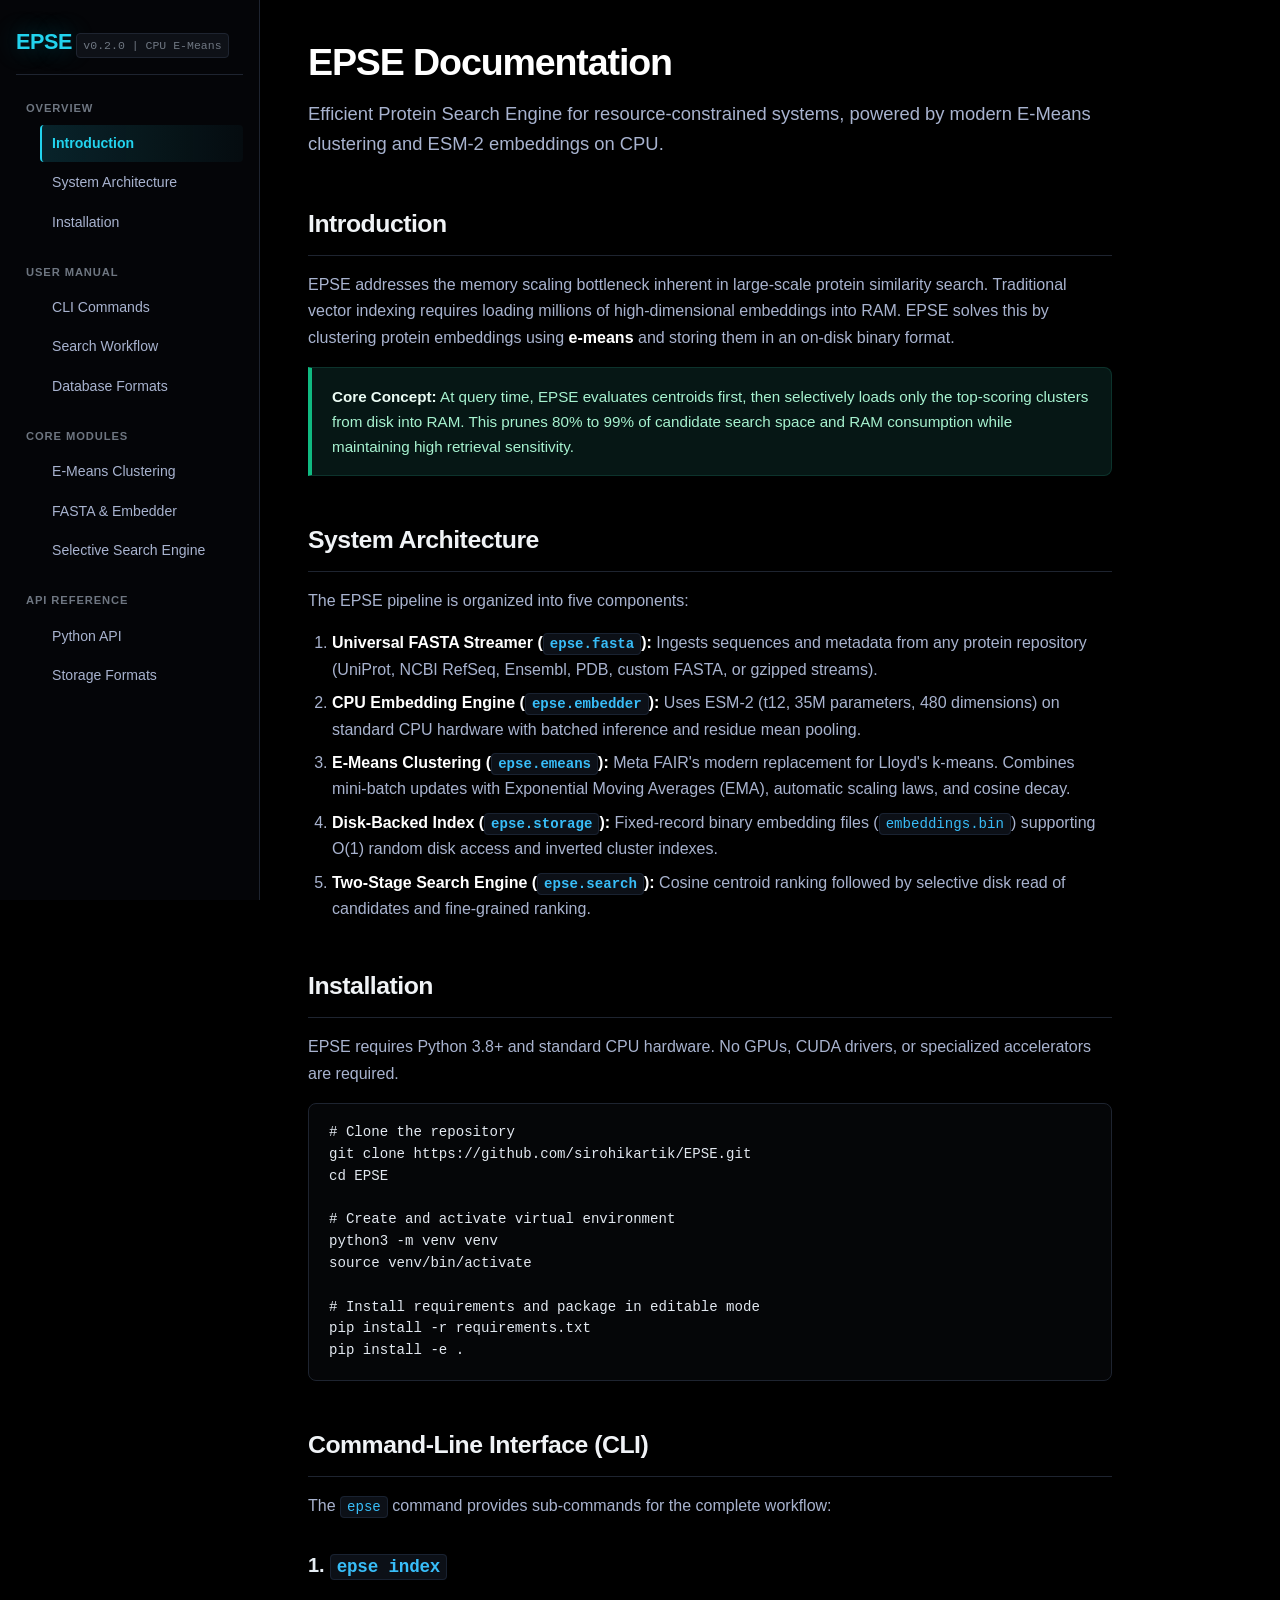
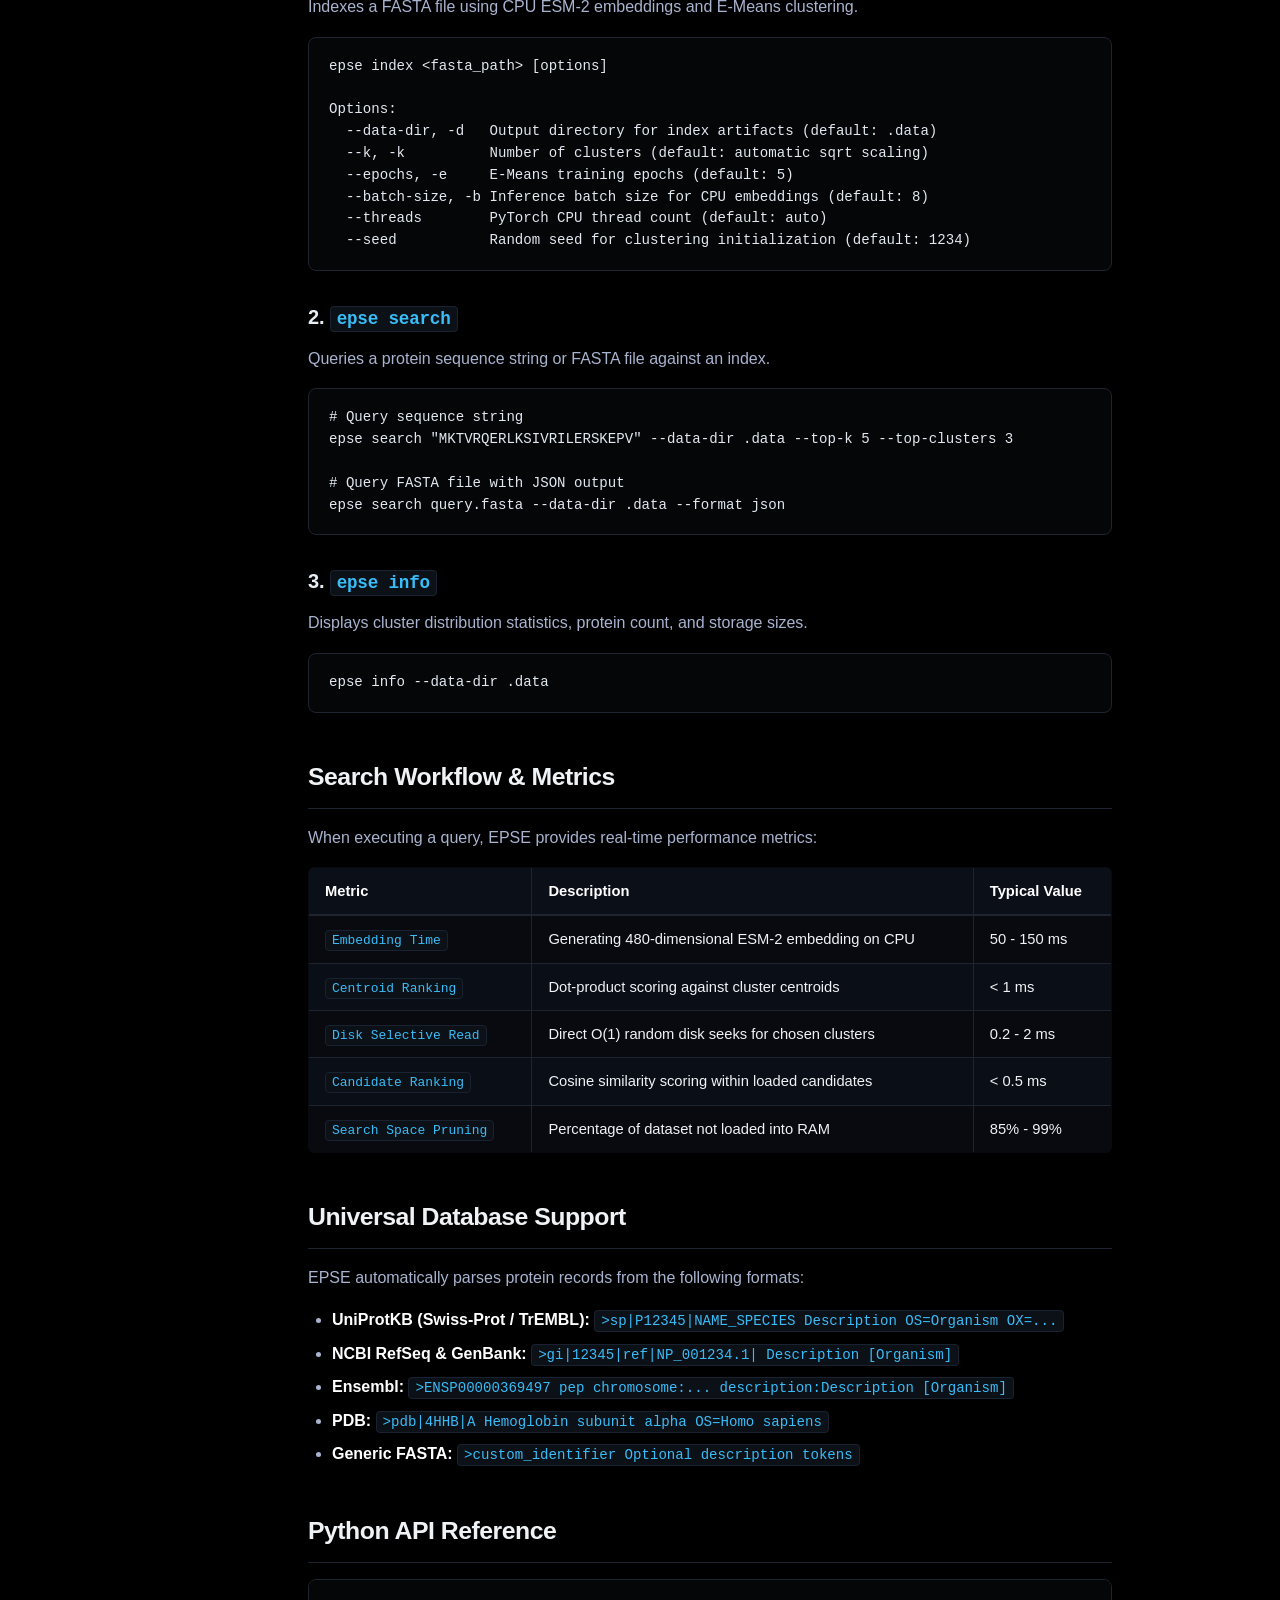
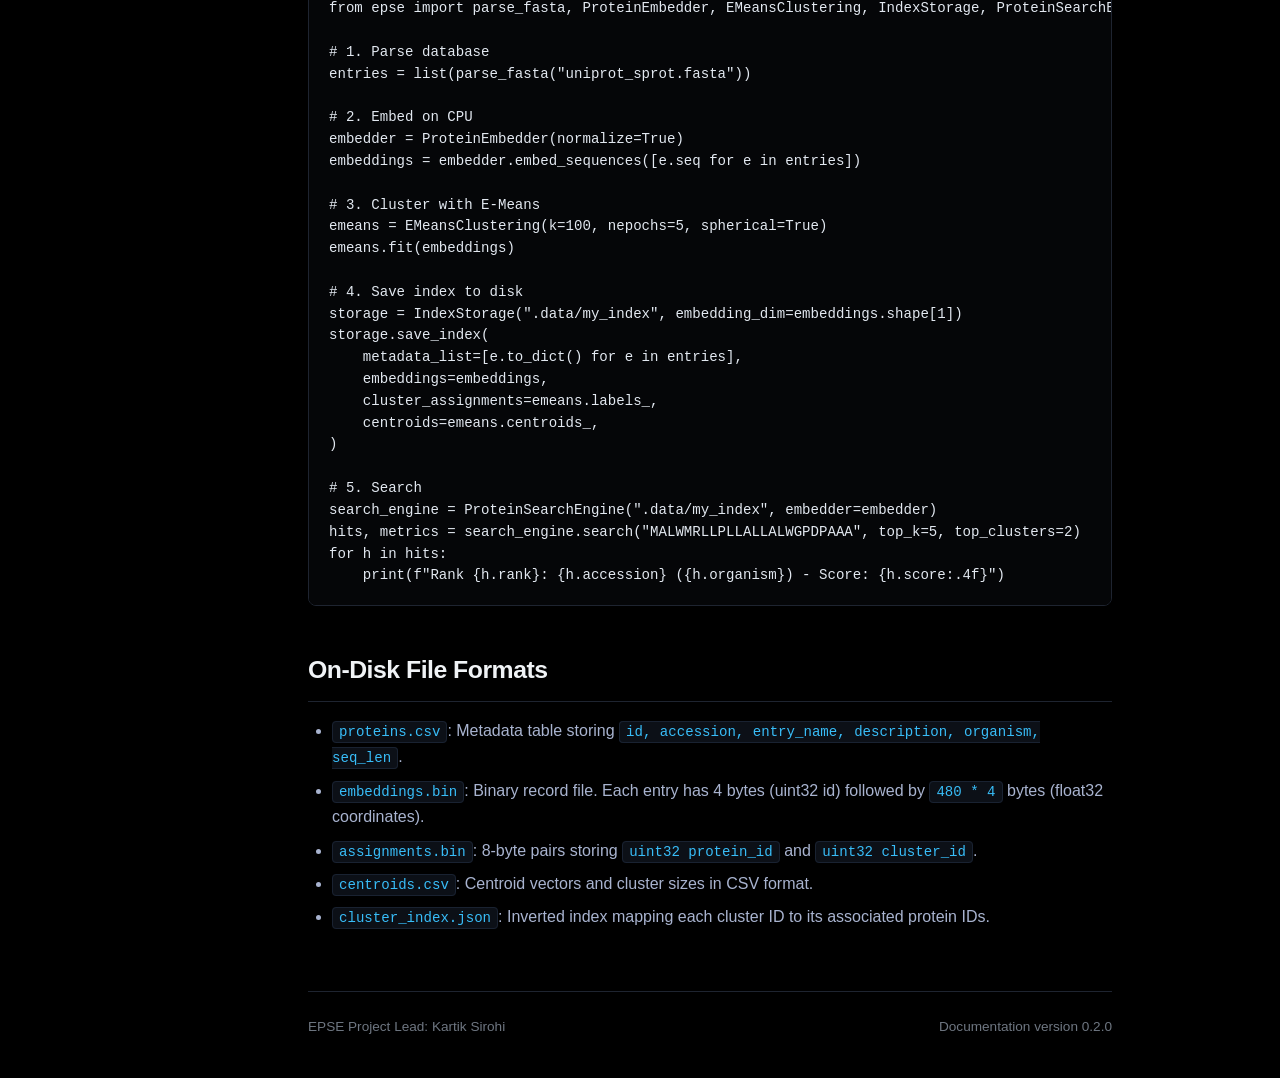
==== commit 72e486b4: "docs: add dark theme-color and color-scheme meta tags to index documentation" ====
--- a/docs/index.html
+++ b/docs/index.html
@@ -3,6 +3,8 @@
 <head>
     <meta charset="UTF-8">
     <meta name="viewport" content="width=device-width, initial-scale=1.0">
+    <meta name="color-scheme" content="dark">
+    <meta name="theme-color" content="#000000">
     <title>EPSE Documentation | Efficient Protein Search Engine</title>
     <link rel="stylesheet" href="style.css">
 </head>
--- a/docs/style.css
+++ b/docs/style.css
@@ -1,16 +1,20 @@
-/* EPSE Documentation Stylesheet */
+/* EPSE Documentation Stylesheet - Absolute Dark Theme */
 
 :root {
-    --bg-primary: #ffffff;
-    --bg-secondary: #f8f9fa;
-    --bg-code: #f1f3f5;
-    --border-color: #e9ecef;
-    --text-primary: #212529;
-    --text-secondary: #495057;
-    --text-muted: #6c757d;
-    --accent-color: #0b7285;
-    --accent-hover: #085a6a;
-    --sidebar-bg: #f8f9fa;
+    --bg-primary: #000000;
+    --bg-secondary: #080a0f;
+    --bg-surface: #0e1117;
+    --bg-code: #0d1117;
+    --bg-pre: #050608;
+    --border-color: #1e2430;
+    --border-subtle: #141822;
+    --text-primary: #f0f3f6;
+    --text-secondary: #a8b3cf;
+    --text-muted: #6e7681;
+    --accent-color: #22d3ee;
+    --accent-hover: #38bdf8;
+    --accent-glow: rgba(34, 211, 238, 0.15);
+    --sidebar-bg: #040508;
     --sidebar-width: 260px;
     --font-sans: -apple-system, BlinkMacSystemFont, "Segoe UI", Roboto, Helvetica, Arial, sans-serif;
     --font-mono: SFMono-Regular, Menlo, Monaco, Consolas, "Liberation Mono", "Courier New", monospace;
@@ -30,6 +34,8 @@
     font-size: 16px;
     display: flex;
     min-height: 100vh;
+    -webkit-font-smoothing: antialiased;
+    -moz-osx-font-smoothing: grayscale;
 }
 
 /* Sidebar Navigation */
@@ -48,37 +54,44 @@
 
 .sidebar-header {
     margin-bottom: 24px;
-    padding-bottom: 12px;
+    padding-bottom: 14px;
     border-bottom: 1px solid var(--border-color);
 }
 
 .sidebar-title {
-    font-size: 1.25rem;
-    font-weight: 700;
+    font-size: 1.35rem;
+    font-weight: 800;
     color: var(--accent-color);
     text-decoration: none;
     letter-spacing: -0.02em;
+    display: inline-block;
+    text-shadow: 0 0 25px rgba(34, 211, 238, 0.35);
 }
 
 .sidebar-version {
-    font-size: 0.75rem;
+    font-size: 0.72rem;
     color: var(--text-muted);
     font-family: var(--font-mono);
-    margin-top: 4px;
+    margin-top: 6px;
+    display: inline-block;
+    padding: 2px 6px;
+    background-color: var(--bg-surface);
+    border: 1px solid var(--border-color);
+    border-radius: 4px;
 }
 
 .nav-group {
-    margin-bottom: 20px;
+    margin-bottom: 22px;
 }
 
 .nav-heading {
-    font-size: 0.75rem;
+    font-size: 0.7rem;
     text-transform: uppercase;
     font-weight: 700;
     color: var(--text-muted);
-    letter-spacing: 0.05em;
+    letter-spacing: 0.08em;
     margin-bottom: 8px;
-    padding-left: 8px;
+    padding-left: 10px;
 }
 
 .nav-list {
@@ -91,23 +104,25 @@
 
 .nav-link {
     display: block;
-    padding: 6px 8px;
+    padding: 7px 10px;
     color: var(--text-secondary);
     text-decoration: none;
     border-radius: 4px;
-    font-size: 0.9rem;
-    transition: background-color 0.15s ease, color 0.15s ease;
+    font-size: 0.88rem;
+    transition: background-color 0.15s ease, color 0.15s ease, border-left-color 0.15s ease;
+    border-left: 2px solid transparent;
 }
 
 .nav-link:hover {
-    background-color: #e3fafc;
+    background-color: rgba(34, 211, 238, 0.08);
+    color: var(--accent-hover);
+}
+
+.nav-link.active {
+    background: linear-gradient(90deg, rgba(34, 211, 238, 0.15) 0%, rgba(34, 211, 238, 0.03) 100%);
     color: var(--accent-color);
-}
-
-.nav-link.active {
-    background-color: #c5f6fa;
-    color: var(--accent-hover);
     font-weight: 600;
+    border-left: 2px solid var(--accent-color);
 }
 
 /* Main Content Layout */
@@ -120,45 +135,46 @@
 
 /* Typography */
 h1 {
-    font-size: 2.25rem;
+    font-size: 2.35rem;
     font-weight: 800;
     letter-spacing: -0.03em;
-    color: #101113;
-    margin-bottom: 12px;
+    color: #ffffff;
+    margin-bottom: 14px;
     line-height: 1.2;
 }
 
 .lead {
     font-size: 1.15rem;
     color: var(--text-secondary);
-    margin-bottom: 28px;
-    line-height: 1.6;
+    margin-bottom: 30px;
+    line-height: 1.65;
 }
 
 h2 {
-    font-size: 1.5rem;
+    font-size: 1.55rem;
     font-weight: 700;
-    color: #1c1e21;
-    margin-top: 40px;
+    color: #f0f3f6;
+    margin-top: 44px;
     margin-bottom: 16px;
-    padding-bottom: 8px;
+    padding-bottom: 10px;
     border-bottom: 1px solid var(--border-color);
     letter-spacing: -0.02em;
 }
 
 h3 {
-    font-size: 1.2rem;
+    font-size: 1.25rem;
     font-weight: 600;
-    color: #2b2c34;
-    margin-top: 28px;
+    color: #e6edf3;
+    margin-top: 30px;
     margin-bottom: 12px;
+    letter-spacing: -0.01em;
 }
 
 h4 {
     font-size: 1.05rem;
     font-weight: 600;
-    color: #373a40;
-    margin-top: 20px;
+    color: #cbd5e1;
+    margin-top: 22px;
     margin-bottom: 8px;
 }
 
@@ -170,50 +186,58 @@
 a {
     color: var(--accent-color);
     text-decoration: none;
+    transition: color 0.15s ease, text-decoration-color 0.15s ease;
 }
 
 a:hover {
+    color: var(--accent-hover);
     text-decoration: underline;
+    text-decoration-color: var(--accent-hover);
 }
 
 ul, ol {
-    margin-bottom: 16px;
+    margin-bottom: 18px;
     padding-left: 24px;
     color: var(--text-secondary);
 }
 
 li {
-    margin-bottom: 6px;
+    margin-bottom: 7px;
 }
 
 strong {
-    color: var(--text-primary);
+    color: #ffffff;
+    font-weight: 600;
 }
 
 /* Code Blocks */
 code {
     font-family: var(--font-mono);
     font-size: 0.88em;
-    background-color: var(--bg-code);
-    color: #c92a2a;
-    padding: 2px 5px;
+    background-color: #0c1017;
+    color: #38bdf8;
+    border: 1px solid #192231;
+    padding: 2px 6px;
     border-radius: 4px;
 }
 
 pre {
-    background-color: #1a1b1e;
-    color: #f8f9fa;
-    padding: 16px;
-    border-radius: 6px;
+    background-color: var(--bg-pre);
+    color: #e2e8f0;
+    border: 1px solid var(--border-color);
+    box-shadow: 0 4px 24px rgba(0, 0, 0, 0.7);
+    padding: 18px 20px;
+    border-radius: 8px;
     overflow-x: auto;
     font-family: var(--font-mono);
     font-size: 0.88rem;
-    line-height: 1.5;
-    margin-bottom: 20px;
+    line-height: 1.55;
+    margin-bottom: 24px;
 }
 
 pre code {
     background: transparent;
+    border: none;
     color: inherit;
     padding: 0;
     font-size: inherit;
@@ -223,34 +247,53 @@
 table {
     width: 100%;
     border-collapse: collapse;
-    margin-bottom: 24px;
+    margin-bottom: 28px;
     font-size: 0.92rem;
+    background-color: var(--bg-secondary);
+    border: 1px solid var(--border-color);
+    border-radius: 6px;
+    overflow: hidden;
 }
 
 th, td {
     border: 1px solid var(--border-color);
-    padding: 10px 14px;
+    padding: 11px 16px;
     text-align: left;
 }
 
 th {
-    background-color: var(--bg-secondary);
-    font-weight: 600;
-    color: var(--text-primary);
+    background-color: #0b0f17;
+    font-weight: 700;
+    color: #ffffff;
+    border-bottom: 2px solid var(--border-color);
 }
 
 tr:nth-child(even) {
-    background-color: #fafbfc;
+    background-color: #0a0e16;
+}
+
+tr:hover {
+    background-color: rgba(34, 211, 238, 0.04);
 }
 
 /* Callout Box */
 .callout {
-    background-color: #e6fcf5;
-    border-left: 4px solid #0ca678;
-    padding: 14px 18px;
-    border-radius: 0 4px 4px 0;
-    margin-bottom: 20px;
+    background-color: #061715;
+    border: 1px solid #0c332c;
+    border-left: 4px solid #10b981;
+    padding: 16px 20px;
+    border-radius: 0 8px 8px 0;
+    margin-bottom: 24px;
     font-size: 0.95rem;
+    box-shadow: 0 4px 20px rgba(0, 0, 0, 0.5);
+}
+
+.callout p {
+    color: #a7f3d0;
+}
+
+.callout strong {
+    color: #ecfdf5;
 }
 
 .callout p:last-child {
@@ -258,19 +301,53 @@
 }
 
 .callout-info {
-    background-color: #e7f5ff;
-    border-left-color: #1c7ed6;
+    background-color: #07152b;
+    border: 1px solid #0f2c59;
+    border-left-color: #38bdf8;
+}
+
+.callout-info p {
+    color: #bae6fd;
+}
+
+.callout-info strong {
+    color: #f0f9ff;
 }
 
 /* Footer */
 footer {
     margin-top: 60px;
-    padding-top: 20px;
+    padding-top: 24px;
     border-top: 1px solid var(--border-color);
     font-size: 0.85rem;
     color: var(--text-muted);
     display: flex;
     justify-content: space-between;
+}
+
+/* Custom Scrollbars */
+::-webkit-scrollbar {
+    width: 8px;
+    height: 8px;
+}
+
+::-webkit-scrollbar-track {
+    background: #000000;
+}
+
+::-webkit-scrollbar-thumb {
+    background: #1c2331;
+    border-radius: 4px;
+}
+
+::-webkit-scrollbar-thumb:hover {
+    background: #2b364c;
+}
+
+/* Text Selection */
+::selection {
+    background-color: rgba(34, 211, 238, 0.28);
+    color: #ffffff;
 }
 
 /* Responsive */
